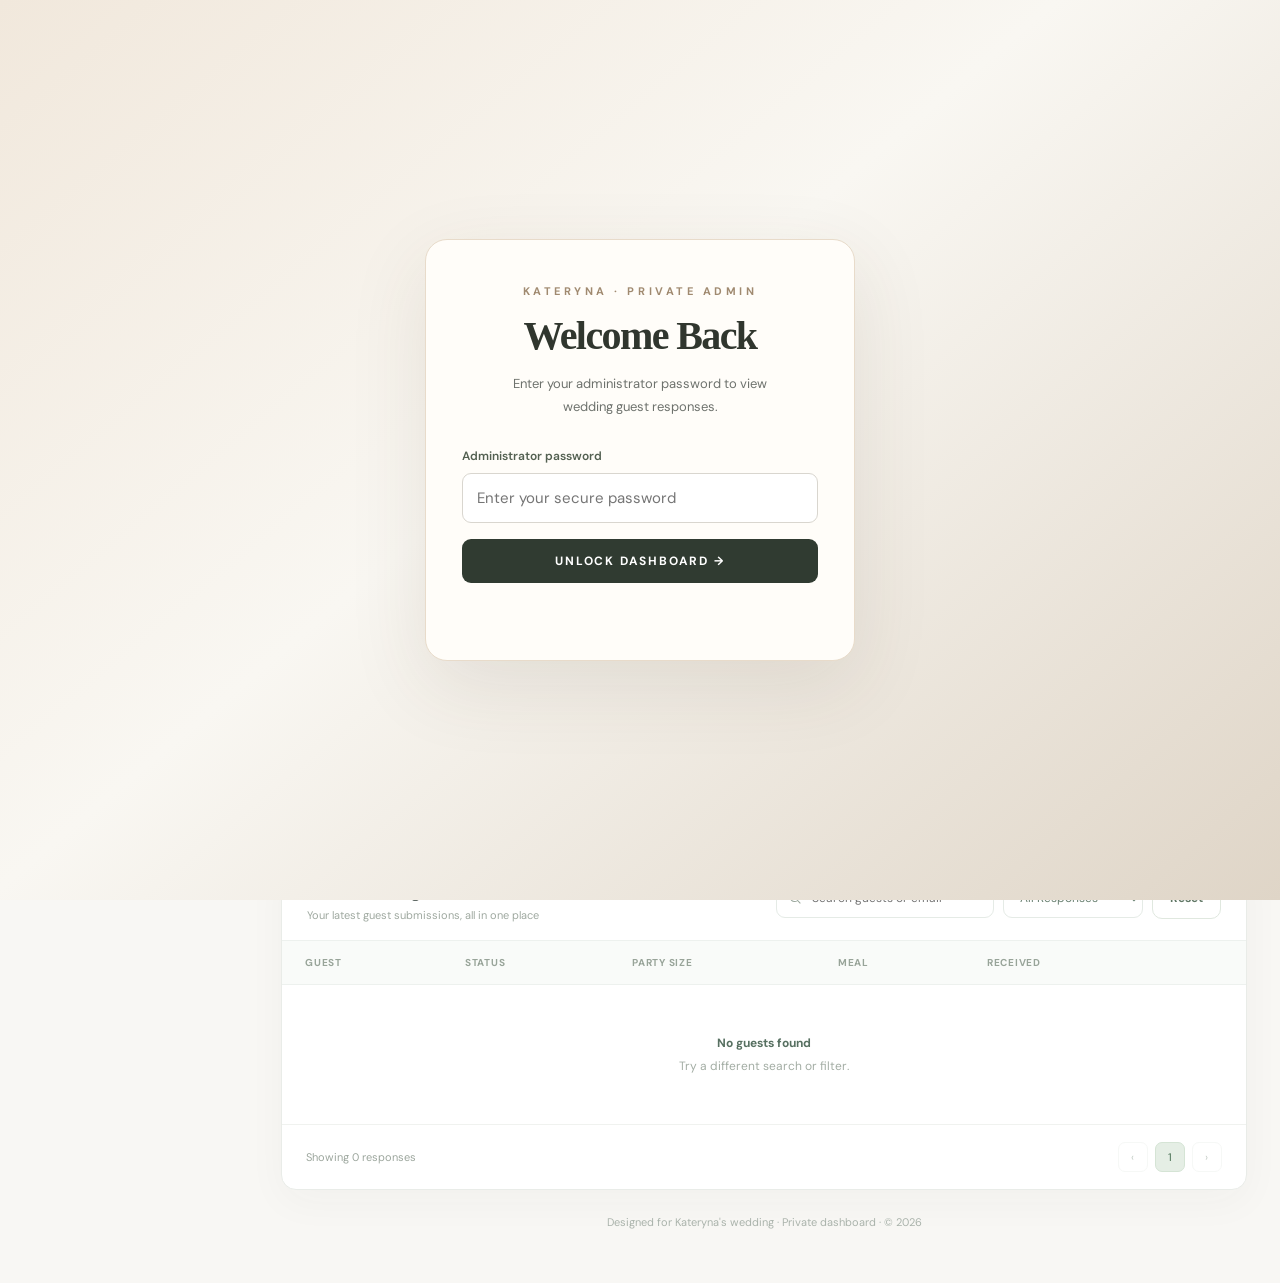
==== admin/index.html @ 9a0fcc41 "Add live RSVP admin dashboard with login and 30-second refresh" ====
<!doctype html>
<html lang="en">
<head>
<meta charset="UTF-8"><meta name="viewport" content="width=device-width, initial-scale=1.0"><meta name="theme-color" content="#f8f5f0">
<title>Wedding RSVP — Admin Studio</title>
<link rel="preconnect" href="https://fonts.googleapis.com"><link rel="preconnect" href="https://fonts.gstatic.com" crossorigin>
<link href="https://fonts.googleapis.com/css2?family=DM+Sans:wght@400;500;600;700&family=Playfair+Display:wght@400;500;600;700&display=swap" rel="stylesheet">
<style>
:root{--bg:#f8f7f4;--card:#fff;--ink:#26342f;--muted:#8c938e;--line:#e9ece8;--green:#496c5a;--pale:#edf4ee;--blush:#fff3ef;--rose:#b97870;--gold:#ae976f;--sidebar:#f1f4ef;--shadow:0 12px 40px rgba(46,65,52,.035)}
*{box-sizing:border-box}body{margin:0;font:14px 'DM Sans',Arial,sans-serif;background:var(--bg);color:var(--ink)}button,input,select{font:inherit}button{cursor:pointer}a{color:inherit;text-decoration:none}button:focus-visible,input:focus-visible,select:focus-visible,a:focus-visible{outline:3px solid #94b49a;outline-offset:2px}h1,h2,h3,p{margin:0}.app{display:grid;grid-template-columns:248px minmax(0,1fr);min-height:100vh}.sidebar{background:#f1f3ee;border-right:1px solid #e0e6df;padding:31px 20px;position:sticky;top:0;height:100vh;display:flex;flex-direction:column;z-index:10}.brand{display:flex;align-items:center;gap:12px;padding:4px 9px 39px}.brand-symbol{height:41px;width:41px;border:1px solid #a6b3a8;border-radius:12px;display:grid;place-items:center;background:#e4ece3;color:var(--green);font:30px 'Playfair Display',serif}.brand-symbol i{font:italic 16px Georgia,serif;color:var(--gold)}.brand b{font-family:'Playfair Display',Georgia,serif;font-size:19px;letter-spacing:-.7px;font-weight:500}.brand small{display:block;font-size:10px;letter-spacing:2.2px;color:#9caaa0;margin-top:2px}.nav-label{padding:0 16px 11px;font-size:10px;letter-spacing:2px;color:#9da9a0;font-weight:700}.nav{display:grid;gap:6px}.nav button{border:0;background:transparent;color:#748379;padding:14px 16px;text-align:left;display:flex;align-items:center;gap:12px;border-radius:11px;font-weight:600;font-size:13px}.nav button:hover{background:#e7ece6}.nav button.active{background:#dfe9df;color:#3e634f}.nav svg{height:18px;width:18px;stroke-width:1.9}.sidebar-foot{margin-top:auto;border-top:1px solid #dce4db;padding:21px 8px 0}.sidebar-foot .foot-title{font-size:12px;font-weight:700}.sidebar-foot p{color:#98a398;font-size:11px;line-height:1.6;margin-top:7px}.sidebar-foot a{display:inline-block;color:var(--green);font-weight:700;font-size:12px;margin-top:16px}.main{min-width:0;padding:35px max(3.2%,26px) 54px;max-width:1670px;width:100%;margin:0 auto}.topbar{display:flex;align-items:center;justify-content:space-between;gap:20px;margin-bottom:38px}.breadcrumbs{display:flex;align-items:center;gap:11px;color:#88958b;font-size:12px}.breadcrumbs b{font-weight:600;color:#516b5b}.top-actions{display:flex;align-items:center;gap:12px}.demo-pill{display:inline-flex;align-items:center;gap:7px;border:1px solid #edd6b7;color:#967647;background:#fff8eb;font-size:11px;padding:8px 12px;border-radius:999px;white-space:nowrap}.demo-pill:before{content:'';height:6px;width:6px;border-radius:100%;background:#cfab69}.avatar{width:37px;height:37px;display:grid;place-items:center;background:#dfe9de;border-radius:50%;color:#4e725c;font-weight:700;font-size:13px;border:3px solid white;box-shadow:0 2px 8px #00000008}.page-head{display:flex;justify-content:space-between;align-items:end;gap:24px;margin-bottom:28px}.eyebrow{font-size:10px;font-weight:700;letter-spacing:3px;color:#b19e78;margin-bottom:8px}.page-head h1{font:500 clamp(32px,3.2vw,46px)/1.17 'Playfair Display',Georgia,serif;letter-spacing:-1.1px}.page-head p{color:#8c958e;font-size:13px;margin-top:11px}.button{display:inline-flex;gap:10px;align-items:center;justify-content:center;border-radius:10px;padding:12px 17px;background:#496c5a;color:#fff;border:1px solid #496c5a;font-size:12px;font-weight:700;transition:transform .15s,background .15s}.button:hover{background:#345740;transform:translateY(-1px)}.button svg{height:16px;width:16px}.button.secondary{background:white;border-color:#e0e8df;color:#607765}.button.secondary:hover{background:#f6faf6}.stats{display:grid;grid-template-columns:repeat(4,minmax(0,1fr));gap:17px;margin-bottom:23px}.stat{background:var(--card);border:1px solid var(--line);border-radius:15px;padding:24px 23px;box-shadow:var(--shadow);min-width:0}.stat-top{display:flex;justify-content:space-between;align-items:center;gap:8px}.stat-label{color:#7b8980;font-size:12px;font-weight:600}.stat-icon{width:38px;height:38px;display:grid;place-items:center;border-radius:11px;background:#edf4ef;color:#58785f}.stat-icon.rose{background:#fff0eb;color:#bf8b7d}.stat-icon.gold{background:#faf4e6;color:#a78d56}.stat-icon svg{width:19px;height:19px;stroke-width:1.8}.stat-value{font-size:34px;font-weight:600;line-height:1.2;letter-spacing:-1.2px;margin-top:13px}.stat-caption{font-size:11px;color:#a3aca5;margin-top:7px}.analytics{display:grid;grid-template-columns:1.48fr 1fr;gap:18px;margin-bottom:24px}.card{background:white;border:1px solid var(--line);border-radius:15px;box-shadow:var(--shadow)}.card-pad{padding:24px 26px}.card-head{display:flex;align-items:start;justify-content:space-between;gap:12px}.card-head h2{font:500 20px 'Playfair Display',Georgia,serif}.card-head p{font-size:11px;color:#a0aaa2;margin-top:6px}.chip{border:1px solid #ebefeb;border-radius:7px;padding:8px 11px;color:#718177;font-size:11px;font-weight:600;background:white}.bar-chart{height:180px;display:grid;grid-template-columns:repeat(7,1fr);align-items:end;gap:22px;margin:28px 12px 6px;padding-bottom:24px;border-bottom:1px solid #eff1ee}.bar-col{height:100%;display:flex;align-items:center;justify-content:end;flex-direction:column;position:relative;gap:6px}.bar-col:after{content:attr(data-label);position:absolute;bottom:-28px;color:#a0aaa2;font-size:10px}.bar-track{height:100%;width:100%;max-width:44px;display:flex;align-items:end;gap:5px}.bar{min-width:0;flex:1;border-radius:6px 6px 2px 2px;background:#bad0bc;transition:height .4s}.bar.decline{background:#f0d2c7}.chart-legend{display:flex;justify-content:center;gap:20px;margin-top:34px;color:#8a968c;font-size:11px}.chart-legend span:before{content:'';width:8px;height:8px;border-radius:3px;display:inline-block;margin-right:7px;background:#bad0bc}.chart-legend span:last-child:before{background:#f0d2c7}.split-content{display:flex;align-items:center;justify-content:space-around;gap:28px;margin:29px 0 8px}.donut{width:158px;height:158px;border-radius:50%;background:conic-gradient(#709a79 0 var(--percent),#efd4cb var(--percent) 100%);position:relative;display:grid;place-items:center;flex-shrink:0}.donut:before{content:'';position:absolute;inset:22px;border-radius:50%;background:white}.donut .donut-content{z-index:1;text-align:center}.donut strong{font-size:30px;letter-spacing:-1px}.donut small{display:block;color:#9ba89b;font-size:10px;margin-top:4px}.split-legend{display:grid;gap:23px;min-width:115px}.split-legend .legend-line{display:flex;align-items:center;gap:8px;font-size:11px;color:#849185}.legend-line i{width:10px;height:10px;background:#709a79;border-radius:3px}.legend-line.decline i{background:#efd4cb}.split-legend b{display:block;font-size:23px;margin:4px 0 0 18px}.table-head{display:flex;justify-content:space-between;align-items:center;gap:15px;flex-wrap:wrap;padding:24px 25px 18px}.table-head h2{font:500 21px 'Playfair Display',Georgia,serif}.table-head p{color:#9fa9a0;font-size:11px;margin-top:6px}.tools{display:flex;align-items:center;gap:9px;flex-wrap:wrap}.search{display:flex;align-items:center;gap:8px;padding:10px 11px;border:1px solid #e5ebe6;border-radius:9px;min-width:218px;background:#fff}.search svg{height:16px;width:16px;color:#99a69b}.search input{width:100%;border:0;outline:0;color:#42584a;min-width:0;font-size:12px}.filter{border:1px solid #e5ebe6;border-radius:9px;background:white;color:#698071;font-size:12px;padding:10px 28px 10px 12px}.table-wrap{overflow-x:auto}table{border-collapse:collapse;width:100%;text-align:left;white-space:nowrap}th{background:#f9fbf9;color:#98a499;font-size:10px;letter-spacing:.75px;text-transform:uppercase;font-weight:700;padding:15px 23px;border-block:1px solid #edf1ee}td{padding:16px 23px;border-bottom:1px solid #f0f2ef;font-size:12px;color:#708073}tbody tr{transition:background .15s;cursor:pointer}tbody tr:hover{background:#fbfcfa}tbody tr:last-child td{border-bottom:0}.guest-cell{display:flex;align-items:center;gap:11px}.initials{height:35px;width:35px;display:grid;place-items:center;border-radius:50%;background:#ebf1e8;color:#6b8b70;font-size:11px;font-weight:700}.initials.alt{background:#f7eee8;color:#b08d70}.guest-cell strong{font-size:12px;display:block;color:#3f5147}.guest-cell small{font-size:11px;color:#a0aba1;display:block;margin-top:3px}.status{display:inline-flex;gap:6px;align-items:center;font-size:11px;font-weight:700;padding:7px 10px;border-radius:7px;background:#ebf6ee;color:#4c8a64}.status.decline{background:#fff0ec;color:#b77a6e}.status:before{content:'';height:5px;width:5px;border-radius:50%;background:currentColor}.pagination{padding:17px 24px;display:flex;align-items:center;justify-content:space-between;border-top:1px solid #f0f2ef;color:#9ca69d;font-size:11px}.pages{display:flex;gap:7px}.pages button{border:1px solid #e9eee9;background:#fff;color:#6d8472;border-radius:7px;height:30px;min-width:30px}.pages button.active{background:#e5eee5;color:#456d51;border-color:#d5e4d5}.pages button:disabled{opacity:.4;cursor:default}.footer-note{font-size:11px;color:#aab3ab;text-align:center;margin-top:25px}.hidden{display:none!important}.empty{padding:50px;text-align:center;color:#a3ada4}.empty b{display:block;color:#577061;margin-bottom:7px}.setting-grid{display:grid;grid-template-columns:1fr 1fr;gap:18px}.setting-card{padding:28px}.setting-card h3{font:500 22px 'Playfair Display',Georgia,serif;margin-bottom:10px}.setting-card p{color:#819084;font-size:13px;line-height:1.8}.setting-card code{display:block;margin-top:18px;background:#f5f8f5;padding:13px 14px;color:#57735e;white-space:normal;border-radius:9px;font-size:12px}.steps{padding-left:19px;margin:13px 0 0;color:#819084;font-size:13px;line-height:2}.steps strong{color:#4d6654}dialog{border:1px solid #e7ede6;border-radius:17px;padding:0;max-width:min(95vw,470px);width:100%;box-shadow:0 30px 120px #1b342b33}dialog::backdrop{background:#1a29228a;backdrop-filter:blur(4px)}.modal-pad{padding:29px}.modal-close{border:0;background:#f2f5f1;border-radius:50%;height:33px;width:33px;display:grid;place-items:center;color:#597360;float:right}.modal-pad h2{font:500 29px 'Playfair Display',serif;margin:8px 0 6px}.detail-list{display:grid;gap:18px;margin-top:26px}.detail-row{display:flex;justify-content:space-between;gap:20px;border-bottom:1px solid #edf1ed;padding-bottom:11px}.detail-row span{color:#a0aaa1;font-size:12px}.detail-row b{color:#50685a;font-weight:600;font-size:12px;text-align:right;overflow-wrap:anywhere}.demo-banner{margin:-15px 0 23px;border:1px solid #eadfc7;border-radius:11px;background:#fff9ed;color:#978462;padding:11px 15px;font-size:12px;line-height:1.6}.menu-toggle{display:none;border:1px solid #e1e8e0;border-radius:9px;background:white;padding:8px;color:var(--green)}
@media(max-width:1160px){.stats{grid-template-columns:repeat(2,minmax(0,1fr))}.analytics{grid-template-columns:1fr}.sidebar{width:228px}.app{grid-template-columns:228px minmax(0,1fr)}}
@media(max-width:800px){.app{display:block}.sidebar{position:fixed;left:0;top:0;bottom:0;transform:translateX(-105%);transition:transform .25s;width:250px;box-shadow:20px 0 60px #15241a19}.sidebar.open{transform:translateX(0)}.main{padding:20px 17px 35px}.topbar{margin-bottom:27px}.menu-toggle{display:inline-grid;place-items:center}.breadcrumbs{margin-right:auto}.page-head{align-items:start}.page-head h1{font-size:34px}.setting-grid{grid-template-columns:1fr}.table-head{padding:21px 17px}.tools{width:100%}.search{flex:1}.stat{padding:18px}.card-pad{padding:19px}.bar-chart{gap:12px}.demo-pill{font-size:10px}.sidebackdrop{position:fixed;inset:0;background:#243a2b66;z-index:9;display:none}.sidebackdrop.open{display:block}}
@media(max-width:540px){.top-actions .avatar{display:none}.stats{gap:10px}.stat-label{font-size:10px}.stat-value{font-size:28px}.stat-icon{height:32px;width:32px}.page-head{display:block}.page-head .button{margin-top:18px}.split-content{gap:8px}.donut{height:135px;width:135px}.donut:before{inset:21px}.split-legend{gap:13px}.split-legend b{font-size:19px}.card-pad{padding:19px 15px}.bar-chart{margin-inline:0}.tools .button{flex:1}.pagination{padding:16px}}
</style>
</head>
<body>
<div class="sidebackdrop" id="backdrop"></div>
<div class="app"><aside class="sidebar" id="sidebar"><a class="brand" href="#overview"><span class="brand-symbol">K<i>&</i></span><span><b>The Wedding</b><small>RSVP STUDIO</small></span></a><div class="nav-label">WORKSPACE</div><nav class="nav" aria-label="Dashboard navigation">
<button type="button" class="active" data-page="overview"><svg viewBox="0 0 24 24" fill="none" stroke="currentColor" stroke-width="2"><rect x="3" y="3" width="7" height="7" rx="1"/><rect x="14" y="3" width="7" height="7" rx="1"/><rect x="3" y="14" width="7" height="7" rx="1"/><rect x="14" y="14" width="7" height="7" rx="1"/></svg> Overview</button>
<button type="button" data-page="guests"><svg viewBox="0 0 24 24" fill="none" stroke="currentColor"><path d="M16 21v-2a4 4 0 0 0-4-4H6a4 4 0 0 0-4 4v2"/><circle cx="9" cy="7" r="4"/><path d="M22 21v-2a4 4 0 0 0-3-3.87M16 3.13a4 4 0 0 1 0 7.75"/></svg> Guest List</button>
<button type="button" data-page="settings"><svg viewBox="0 0 24 24" fill="none" stroke="currentColor"><path d="M12 15.5a3.5 3.5 0 1 0 0-7 3.5 3.5 0 0 0 0 7z"/><path d="M19.4 15a1.7 1.7 0 0 0 .34 1.9l.07.07-2.82 2.82-.07-.07A1.7 1.7 0 0 0 15 19.4a1.7 1.7 0 0 0-1.25 1.64V21h-4v-.1A1.7 1.7 0 0 0 8.5 19.4a1.7 1.7 0 0 0-1.9.34l-.07.07-2.82-2.82.07-.07A1.7 1.7 0 0 0 4.1 15a1.7 1.7 0 0 0-1.64-1.25H2v-4h.1A1.7 1.7 0 0 0 4.1 8.5a1.7 1.7 0 0 0-.34-1.9l-.07-.07 2.82-2.82.07.07A1.7 1.7 0 0 0 8.5 4.1a1.7 1.7 0 0 0 1.25-1.64V2h4v.1A1.7 1.7 0 0 0 15 4.1a1.7 1.7 0 0 0 1.9-.34l.07-.07 2.82 2.82-.07.07A1.7 1.7 0 0 0 19.4 8.5a1.7 1.7 0 0 0 1.64 1.25H21v4h-.1A1.7 1.7 0 0 0 19.4 15z"/></svg> Settings & Setup</button>
</nav><div class="sidebar-foot"><div class="foot-title">Kateryna's Wedding</div><p>Celebrate every yes, and keep your guest details beautifully organized.</p><a href="https://wedding-invitation-hazel-eight-16.vercel.app/" target="_blank" rel="noopener noreferrer">View wedding website ↗</a></div></aside>
<main class="main"><header class="topbar"><button class="menu-toggle" id="menuToggle" aria-label="Open menu">☰</button><div class="breadcrumbs">Wedding Studio <span>/</span> <b id="breadcrumb">Overview</b></div><div class="top-actions"><span class="demo-pill" id="liveStatus">SECURE DASHBOARD · CONNECTING</span><button id="adminLogout" class="button secondary" type="button">Log out</button><span class="avatar">KA</span></div></header>
<div class="demo-banner" id="dashboardNotice" role="status">Sign in to load real RSVP responses securely.</div>
<section id="overviewPage"><div class="page-head"><div><div class="eyebrow">WEDDING OVERVIEW</div><h1>Your celebration, at a glance <span style="color:#bba98b">✦</span></h1><p>A beautifully simple way to keep track of every guest response.</p></div><button class="button" id="exportOverview">⇩ &nbsp; Export Guest List</button></div>
<div class="stats" id="stats"></div>
<div class="analytics"><section class="card card-pad"><div class="card-head"><div><h2>RSVP Activity</h2><p>Responses over the last seven days</p></div><span class="chip">Last 7 days</span></div><div class="bar-chart" id="barChart"></div><div class="chart-legend"><span>Attending</span><span>Declined</span></div></section><section class="card card-pad"><div class="card-head"><div><h2>Attendance Overview</h2><p>Guest decisions so far (demo)</p></div><span class="chip">Responses</span></div><div class="split-content"><div class="donut" id="donut" style="--percent:70%"><div class="donut-content"><strong id="donutPercent">70%</strong><small>attending</small></div></div><div class="split-legend"><div><span class="legend-line"><i></i> Attending</span><b id="attendingLegend">0</b></div><div><span class="legend-line decline"><i></i> Declined</span><b id="declinedLegend">0</b></div></div></div></section></div>
</section>
<section id="guestsPage" class="hidden"><div class="page-head"><div><div class="eyebrow">GUEST MANAGEMENT</div><h1>Guest list <span style="color:#bba98b">✦</span></h1><p>Browse the responses and export a clean guest register.</p></div><button class="button" id="exportGuests">⇩ &nbsp; Export Guest List</button></div></section>
<section class="card" id="guestsTableSection"><div class="table-head"><div><h2 id="tableTitle">Recent Responses</h2><p id="tableSubtitle">Your latest guest submissions, all in one place</p></div><div class="tools"><label class="search"><svg viewBox="0 0 24 24" fill="none" stroke="currentColor" stroke-width="1.7"><circle cx="11" cy="11" r="7"/><path d="m16 16 5 5"/></svg><input type="search" id="guestSearch" placeholder="Search guests or email" aria-label="Search guests"></label><select class="filter" id="guestFilter" aria-label="Filter RSVP responses"><option value="all">All Responses</option><option value="yes">Attending</option><option value="no">Declined</option></select><button class="button secondary" id="resetFilters">Reset</button></div></div><div class="table-wrap"><table><thead><tr><th>Guest</th><th>Status</th><th>Party Size</th><th>Meal</th><th>Received</th><th></th></tr></thead><tbody id="guestRows"></tbody></table></div><div class="pagination"><span id="pageInfo"></span><div class="pages"><button id="prevPage" aria-label="Previous page">‹</button><button id="pageNumber" class="active">1</button><button id="nextPage" aria-label="Next page">›</button></div></div></section>
<section id="settingsPage" class="hidden"><div class="page-head"><div><div class="eyebrow">SYSTEM SETTINGS</div><h1>Connection & security</h1><p>Google Sheets is connected through a private server API. The dashboard refreshes automatically every 30 seconds.</p></div></div><div class="setting-grid"><section class="card setting-card"><h3>Google Sheets connection</h3><p>RSVP submissions will arrive from the website through the server-side Vercel API and be saved in the private wedding Google Sheet. The dashboard will load those records using an authenticated admin API.</p><code>Website → /api/rsvp → Google Apps Script → Google Sheets</code></section><section class="card setting-card"><h3>Private admin access</h3><p>This dashboard requires an administrator password, and each data request is checked on the server. Never share the password publicly.</p><code>Private URL: /admin/</code></section><section class="card setting-card"><h3>What happens next?</h3><ol class="steps"><li><strong>Approve this dashboard</strong> and its fields</li><li><strong>Configure Google Sheet</strong> and deploy Apps Script</li><li><strong>Add secure admin authentication</strong> and read-only guest API</li><li><strong>Deploy to Vercel</strong> and test live RSVP end to end</li></ol></section><section class="card setting-card"><h3>Data privacy</h3><p>The guest list contains names, email addresses, meal choices and special requests. It must not be exposed publicly. We will keep credentials and service secrets in Vercel environment variables, not in website JavaScript.</p></section></div></section>
<p class="footer-note">Designed for Kateryna's wedding · Private dashboard · © 2026</p></main></div>
<dialog id="guestDialog"><div class="modal-pad"><button class="modal-close" id="closeDialog" aria-label="Close guest details">✕</button><div class="eyebrow">GUEST DETAILS</div><h2 id="modalName"></h2><p id="modalEmail" style="font-size:13px;color:#96a59a"></p><div class="detail-list" id="modalDetails"></div></div></dialog>

<style>
#adminGate{position:fixed;inset:0;z-index:9999;background:linear-gradient(140deg,#f1e8dc,#f9f7f2 45%,#dfd5c7);display:flex;align-items:center;justify-content:center;padding:24px}
#adminGate[hidden]{display:none!important}
.admin-gate-card{width:min(100%,430px);background:#fffdf9;padding:44px 36px;border:1px solid #e8dbca;border-radius:22px;box-shadow:0 24px 80px #4837281b;text-align:center}
.admin-gate-kicker{font-size:11px;letter-spacing:.32em;color:#a08a70;font-weight:700;margin-bottom:14px}
.admin-gate-title{font-family:Georgia,serif;font-size:40px;letter-spacing:-.04em;color:#30362e;margin:0 0 14px}
.admin-gate-sub{color:#6e726d;font-size:13px;margin:0 auto 30px;max-width:300px;line-height:1.7}
#adminLogin label{display:block;text-align:left;color:#536051;font-size:12px;font-weight:600;margin-bottom:9px}
#adminPassword{height:50px;border:1px solid #d9d6cf;background:#fff;border-radius:9px;width:100%;padding:0 14px;font-size:15px}
#loginSubmit{background:#303b31;border:0;width:100%;color:white;padding:14px;margin-top:16px;border-radius:9px;font-size:12px;letter-spacing:.15em;font-weight:700;cursor:pointer}
#loginError{font-size:12px;margin-top:13px;min-height:20px;color:#ad4040}
#adminLogout{white-space:nowrap;font-size:11px;padding:9px 14px}
@media(max-width:600px){.admin-gate-card{padding:34px 22px}.admin-gate-title{font-size:34px}#adminLogout{padding:8px}}
</style>
<div id="adminGate" role="dialog" aria-modal="true" aria-label="Admin login">
  <div class="admin-gate-card">
    <div class="admin-gate-kicker">KATERYNA · PRIVATE ADMIN</div>
    <h1 class="admin-gate-title">Welcome Back</h1>
    <p class="admin-gate-sub">Enter your administrator password to view wedding guest responses.</p>
    <form id="adminLogin">
      <label for="adminPassword">Administrator password</label>
      <input type="password" id="adminPassword" autocomplete="current-password" required minlength="16" placeholder="Enter your secure password">
      <button id="loginSubmit" type="submit">UNLOCK DASHBOARD →</button>
      <p id="loginError" role="alert"></p>
    </form>
  </div>
</div>
<script>
'use strict';
// Guest records are fetched only after server-side authentication.
const days=['Sun','Mon','Tue','Wed','Thu','Fri','Sat'];
let guests=[];
let lastUpdated=null;
let refreshTimer=null;
const $=id=>document.getElementById(id);
let page='overview',currentPage=1,search='',filter='all';const perPage=7;
const icon=(type)=>({total:'<svg viewBox="0 0 24 24" fill="none" stroke="currentColor"><rect x="3" y="4" width="18" height="16" rx="2"/><path d="M7 9h10M7 13h10M7 17h6"/></svg>',attend:'<svg viewBox="0 0 24 24" fill="none" stroke="currentColor"><path d="m4 12 5 5L20 6"/></svg>',decline:'<svg viewBox="0 0 24 24" fill="none" stroke="currentColor"><circle cx="12" cy="12" r="9"/><path d="M8 8l8 8M16 8l-8 8"/></svg>',people:'<svg viewBox="0 0 24 24" fill="none" stroke="currentColor"><circle cx="9" cy="8" r="3"/><path d="M2 20v-2a5 5 0 0 1 5-5h4a5 5 0 0 1 5 5v2M17 6a3 3 0 0 1 0 6M20 20v-2a5 5 0 0 0-3-4.5"/></svg>'}[type]);
const countAccept=()=>guests.filter(g=>g.attending).length;
const countDecline=()=>guests.length-countAccept();
const people=()=>guests.reduce((sum,g)=>sum+g.guests,0);
function renderStats(){const cards=[['Total Responses',guests.length,'All recorded RSVP forms','total',''],['Joyfully Accepts',countAccept(),'Guests who said yes','attend',''],['Regretfully Declines',countDecline(),'Guests unable to attend','decline','rose'],['Expected Guests',people(),'Including confirmed plus-ones','people','gold']];$('stats').innerHTML=cards.map(([label,num,note,glyph,accent])=>`<div class="stat"><div class="stat-top"><span class="stat-label">${label}</span><div class="stat-icon ${accent}">${icon(glyph)}</div></div><div class="stat-value">${num}</div><div class="stat-caption">${note}</div></div>`).join('');}
function renderChart(){const rows=days.map((day,i)=>({day,yes:guests.filter(g=>g.day===i&&g.attending).length,no:guests.filter(g=>g.day===i&&!g.attending).length}));const max=Math.max(1,...rows.map(r=>r.yes+r.no));$('barChart').innerHTML=rows.map(r=>`<div class="bar-col" data-label="${r.day}"><div class="bar-track"><div class="bar" style="height:${Math.max(r.yes?7:0,r.yes/max*100)}%" title="Attending ${r.yes}"></div><div class="bar decline" style="height:${Math.max(r.no?7:0,r.no/max*100)}%" title="Declined ${r.no}"></div></div></div>`).join('');const percent=guests.length?Math.round(countAccept()/guests.length*100):0;$('donut').style.setProperty('--percent',percent+'%');$('donutPercent').textContent=percent+'%';$('attendingLegend').textContent=countAccept();$('declinedLegend').textContent=countDecline();}
function selected(){return guests.filter(g=>(filter==='all'||(filter==='yes')===g.attending)&&(!search||(g.name+' '+g.email).toLowerCase().includes(search)));}
function renderRows(){const selectedGuests=selected(),pages=Math.max(1,Math.ceil(selectedGuests.length/perPage));currentPage=Math.min(currentPage,pages);const first=(currentPage-1)*perPage;const visible=selectedGuests.slice(first,first+perPage);const tbody=$('guestRows');tbody.replaceChildren();for(const g of visible){const tr=document.createElement('tr');tr.tabIndex=0;tr.setAttribute('aria-label','View details for '+g.name);const init=g.name.split(' ').map(s=>s[0]).join('').toUpperCase();const cells=[{guest:true}, {status:true}, {text:g.guests?g.guests+' '+(g.guests===1?'guest':'guests'):'—'}, {text:g.meal}, {text:g.date}, {text:'›'}];for(const c of cells){const td=document.createElement('td');if(c.guest){const wrap=document.createElement('div');wrap.className='guest-cell';const circle=document.createElement('span');circle.className='initials'+(g.id%2===0?' alt':'');circle.textContent=init;const info=document.createElement('span');const b=document.createElement('strong');b.textContent=g.name;const small=document.createElement('small');small.textContent=g.email;info.append(b,small);wrap.append(circle,info);td.append(wrap);}else if(c.status){const s=document.createElement('span');s.className='status'+(g.attending?'':' decline');s.textContent=g.attending?'Attending':'Declined';td.append(s);}else{td.textContent=c.text;}tr.append(td);}tr.onclick=()=>openDetails(g);tr.onkeydown=e=>{if(e.key==='Enter'||e.key===' '){e.preventDefault();openDetails(g);}};tbody.append(tr);}if(!visible.length){const row=document.createElement('tr'),cell=document.createElement('td');cell.colSpan=6;cell.className='empty';const b=document.createElement('b');b.textContent='No guests found';cell.append(b,document.createTextNode('Try a different search or filter.'));row.append(cell);tbody.append(row);}$('pageInfo').textContent=selectedGuests.length?`Showing ${first+1}–${first+visible.length} of ${selectedGuests.length} responses`:'Showing 0 responses';$('pageNumber').textContent=currentPage;$('prevPage').disabled=currentPage===1;$('nextPage').disabled=currentPage===pages;}
function openDetails(g){$('modalName').textContent=g.name;$('modalEmail').textContent=g.email;const details=[['RSVP status',g.attending?'Joyfully accepts':'Regretfully declines'],['Party size',String(g.guests)],['Plus-one name',g.plusOne||'—'],['Meal preference',g.meal],['Special requests',g.requests||'None'],['Received',g.date]];const holder=$('modalDetails');holder.replaceChildren();for(const [key,val] of details){const row=document.createElement('div');row.className='detail-row';const label=document.createElement('span'),b=document.createElement('b');label.textContent=key;b.textContent=val;row.append(label,b);holder.append(row);}$('guestDialog').showModal();}
function changePage(next){page=next;for(const name of ['overview','guests','settings']){const el=$(name+'Page');el.classList.toggle('hidden',next!==name);}const showTable=next!=='settings';$('guestsTableSection').classList.toggle('hidden',!showTable);$('tableTitle').textContent=next==='guests'?'All Guest Responses':'Recent Responses';$('tableSubtitle').textContent=next==='guests'?'Search, filter, and view guest response details':'Your latest guest submissions, all in one place';$('breadcrumb').textContent=next==='guests'?'Guest List':next==='settings'?'Settings':'Overview';document.querySelectorAll('.nav button').forEach(b=>b.classList.toggle('active',b.dataset.page===next));$('sidebar').classList.remove('open');$('backdrop').classList.remove('open');window.scrollTo({top:0,behavior:'smooth'});}
function downloadCsv(){const columns=['Full Name','Email','Attending','Number of Guests','Plus-One Name','Meal Preference','Special Requests','Received'];const data=selected().map(g=>[g.name,g.email,g.attending?'Accepts':'Declines',g.guests,g.plusOne,g.meal,g.requests,g.date]);const safe=v=>{let s=String(v??'');if(/^[=+\-@]/.test(s))s="'"+s;return '"'+s.replaceAll('"','""')+'"'};const csv='\ufeff'+[columns,...data].map(r=>r.map(safe).join(',')).join('\r\n');const url=URL.createObjectURL(new Blob([csv],{type:'text/csv;charset=utf-8'}));const link=document.createElement('a');link.href=url;link.download='wedding-rsvp-guests.csv';link.click();setTimeout(()=>URL.revokeObjectURL(url),1000);}
renderStats();renderChart();renderRows();document.querySelectorAll('.nav button').forEach(b=>b.onclick=()=>changePage(b.dataset.page));$('guestSearch').oninput=e=>{search=e.target.value.toLowerCase().trim();currentPage=1;renderRows();};$('guestFilter').onchange=e=>{filter=e.target.value;currentPage=1;renderRows();};$('resetFilters').onclick=()=>{search='';filter='all';currentPage=1;$('guestSearch').value='';$('guestFilter').value='all';renderRows();};$('prevPage').onclick=()=>{currentPage--;renderRows();};$('nextPage').onclick=()=>{currentPage++;renderRows();};$('pageNumber').onclick=()=>{};$('exportOverview').onclick=downloadCsv;$('exportGuests').onclick=downloadCsv;$('closeDialog').onclick=()=>$('guestDialog').close();$('menuToggle').onclick=()=>{$('sidebar').classList.toggle('open');$('backdrop').classList.toggle('open');};$('backdrop').onclick=()=>{$('sidebar').classList.remove('open');$('backdrop').classList.remove('open');};

async function loadLiveGuests(){
  try{
    const resp=await fetch('/api/admin-data',{credentials:'same-origin',cache:'no-store'});
    if(resp.status===401){showGate('Session expired. Please sign in again.');return;}
    const result=await resp.json();
    if(!resp.ok||!result.ok)throw Error(result.error||'Unable to read RSVP records');
    guests=(result.guests||[]).map((g,i)=>{
      const date=new Date(g.submittedAt);
      return {id:g.id||i+1,name:String(g.name||''),email:String(g.email||''),attending:g.attending==='Accepts',guests:Number(g.guests)||0,
        meal:String(g.meal||'—'),plusOne:String(g.plusOne||''),requests:String(g.requests||''),
        date:Number.isNaN(date.getTime())?String(g.submittedAt||'—'):date.toLocaleString(undefined,{month:'short',day:'numeric',year:'numeric'}),
        day:Number.isNaN(date.getTime())?-1:date.getDay(),timestamp:Number.isNaN(date.getTime())?0:date.getTime()};
    }).sort((a,b)=>b.timestamp-a.timestamp);
    lastUpdated=new Date();
    $('liveStatus').textContent='LIVE · UPDATED '+lastUpdated.toLocaleTimeString([], {hour:'2-digit',minute:'2-digit'});
    $('dashboardNotice').textContent='Showing live RSVP data from the private Google Sheet. Updates every 30 seconds.';
    renderStats();renderChart();renderRows();
  }catch(err){
    $('liveStatus').textContent='CONNECTION ERROR';
    $('dashboardNotice').textContent='Could not refresh RSVP responses. '+err.message;
  }
}
function showGate(error=''){
  $('adminGate').hidden=false;
  $('loginError').textContent=error;
  guests=[];renderStats();renderChart();renderRows();
  if(refreshTimer){clearInterval(refreshTimer);refreshTimer=null;}
}
function startSession(){
  $('adminGate').hidden=true;
  $('adminPassword').value='';
  $('loginError').textContent='';
  loadLiveGuests();
  if(refreshTimer)clearInterval(refreshTimer);
  refreshTimer=setInterval(()=>{if(!document.hidden)loadLiveGuests();},30000);
}
$('adminLogin').addEventListener('submit',async e=>{
  e.preventDefault();const btn=$('loginSubmit'),err=$('loginError');
  btn.disabled=true;btn.textContent='VERIFYING...';err.textContent='';
  try{
    const response=await fetch('/api/admin-login',{method:'POST',credentials:'same-origin',headers:{'Content-Type':'application/json'},body:JSON.stringify({password:$('adminPassword').value})});
    const data=await response.json();
    if(!response.ok||!data.ok)throw Error(data.error||'Login unsuccessful');
    startSession();
  }catch(error){err.textContent=error.message;}
  finally{btn.disabled=false;btn.textContent='UNLOCK DASHBOARD →';}
});
$('adminLogout').addEventListener('click',async()=>{
  try{await fetch('/api/admin-logout',{method:'POST',credentials:'same-origin'});}finally{showGate('You have signed out.');}
});
// Session check does not expose guest data to unauthenticated visitors.
loadLiveGuests().then(()=>{
  // Only reveal dashboard after a successful authenticated API response.
  if(lastUpdated && $('liveStatus').textContent.startsWith('LIVE')) startSession();
  else $('adminGate').hidden=false;
});
</script>
</body></html>
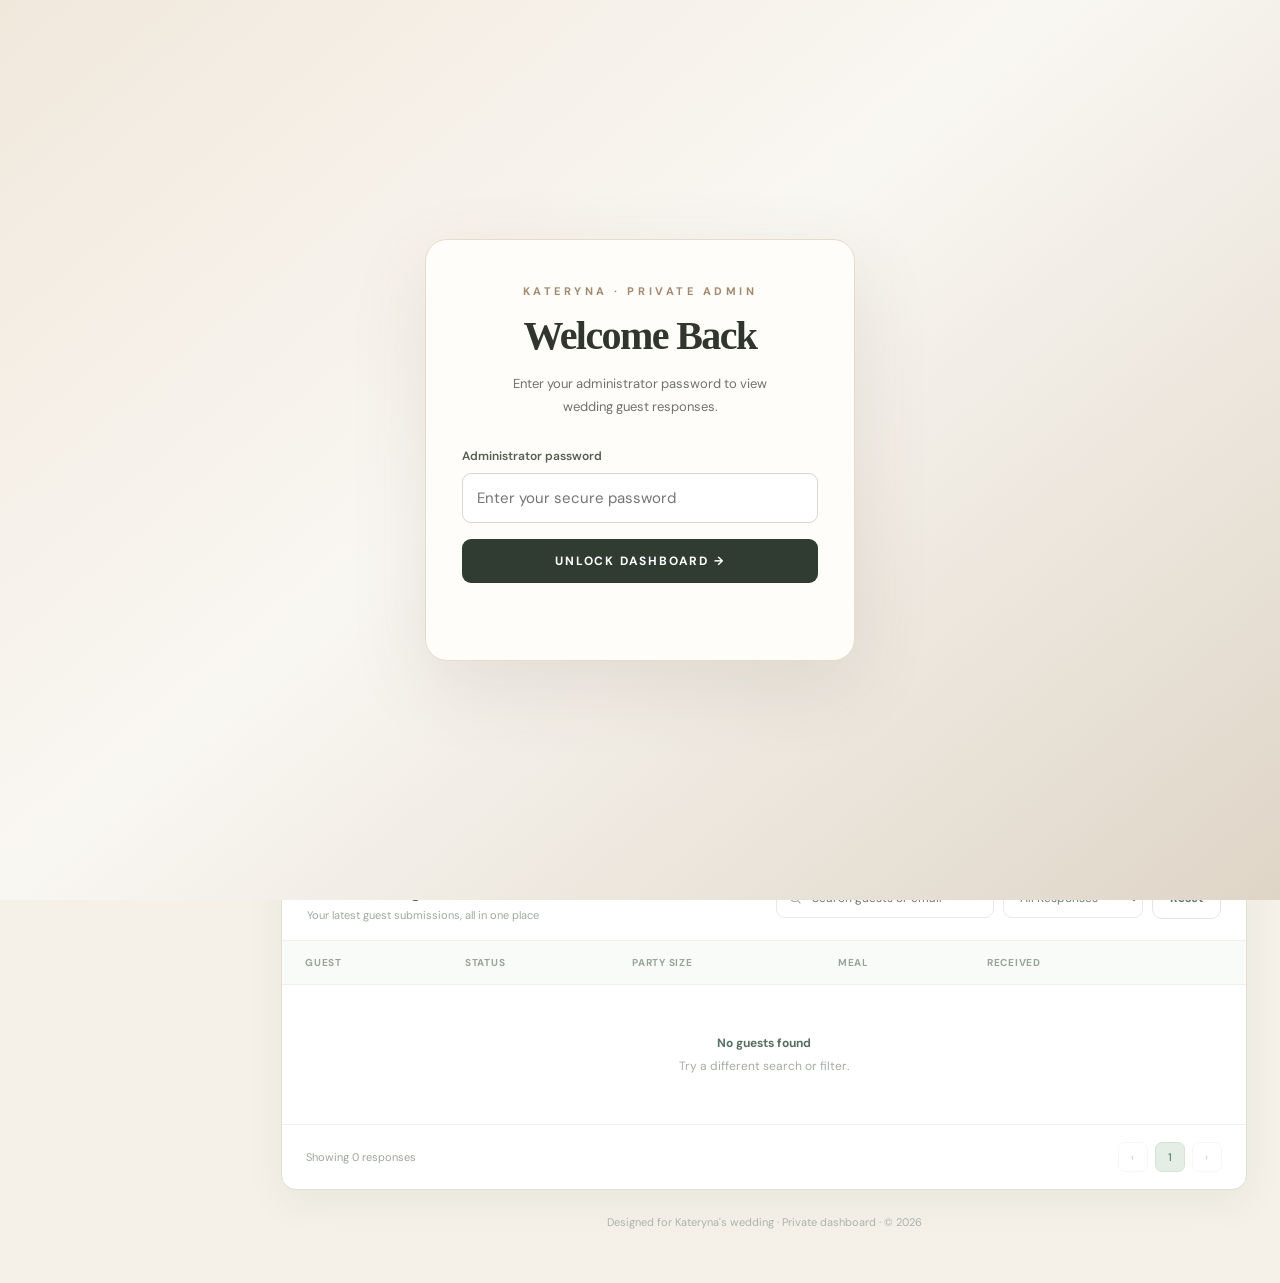
==== commit bf9d01b6: "Add Kateryna and Dalton wedding preview" ====
--- a/admin/index.html
+++ b/admin/index.html
@@ -6,7 +6,7 @@
 <link rel="preconnect" href="https://fonts.googleapis.com"><link rel="preconnect" href="https://fonts.gstatic.com" crossorigin>
 <link href="https://fonts.googleapis.com/css2?family=DM+Sans:wght@400;500;600;700&family=Playfair+Display:wght@400;500;600;700&display=swap" rel="stylesheet">
 <style>
-:root{--bg:#f8f7f4;--card:#fff;--ink:#26342f;--muted:#8c938e;--line:#e9ece8;--green:#496c5a;--pale:#edf4ee;--blush:#fff3ef;--rose:#b97870;--gold:#ae976f;--sidebar:#f1f4ef;--shadow:0 12px 40px rgba(46,65,52,.035)}
+:root{--bg:#f5f1e8;--card:#ffffff;--ink:#172b49;--muted:#65758a;--line:#e5ded2;--green:#294765;--pale:#dbeaf3;--blush:#f5f1e8;--rose:#ad9677;--gold:#c9ad8d;--sidebar:#e9e3d9;--shadow:0 12px 40px rgba(23,43,73,.06)}
 *{box-sizing:border-box}body{margin:0;font:14px 'DM Sans',Arial,sans-serif;background:var(--bg);color:var(--ink)}button,input,select{font:inherit}button{cursor:pointer}a{color:inherit;text-decoration:none}button:focus-visible,input:focus-visible,select:focus-visible,a:focus-visible{outline:3px solid #94b49a;outline-offset:2px}h1,h2,h3,p{margin:0}.app{display:grid;grid-template-columns:248px minmax(0,1fr);min-height:100vh}.sidebar{background:#f1f3ee;border-right:1px solid #e0e6df;padding:31px 20px;position:sticky;top:0;height:100vh;display:flex;flex-direction:column;z-index:10}.brand{display:flex;align-items:center;gap:12px;padding:4px 9px 39px}.brand-symbol{height:41px;width:41px;border:1px solid #a6b3a8;border-radius:12px;display:grid;place-items:center;background:#e4ece3;color:var(--green);font:30px 'Playfair Display',serif}.brand-symbol i{font:italic 16px Georgia,serif;color:var(--gold)}.brand b{font-family:'Playfair Display',Georgia,serif;font-size:19px;letter-spacing:-.7px;font-weight:500}.brand small{display:block;font-size:10px;letter-spacing:2.2px;color:#9caaa0;margin-top:2px}.nav-label{padding:0 16px 11px;font-size:10px;letter-spacing:2px;color:#9da9a0;font-weight:700}.nav{display:grid;gap:6px}.nav button{border:0;background:transparent;color:#748379;padding:14px 16px;text-align:left;display:flex;align-items:center;gap:12px;border-radius:11px;font-weight:600;font-size:13px}.nav button:hover{background:#e7ece6}.nav button.active{background:#dfe9df;color:#3e634f}.nav svg{height:18px;width:18px;stroke-width:1.9}.sidebar-foot{margin-top:auto;border-top:1px solid #dce4db;padding:21px 8px 0}.sidebar-foot .foot-title{font-size:12px;font-weight:700}.sidebar-foot p{color:#98a398;font-size:11px;line-height:1.6;margin-top:7px}.sidebar-foot a{display:inline-block;color:var(--green);font-weight:700;font-size:12px;margin-top:16px}.main{min-width:0;padding:35px max(3.2%,26px) 54px;max-width:1670px;width:100%;margin:0 auto}.topbar{display:flex;align-items:center;justify-content:space-between;gap:20px;margin-bottom:38px}.breadcrumbs{display:flex;align-items:center;gap:11px;color:#88958b;font-size:12px}.breadcrumbs b{font-weight:600;color:#516b5b}.top-actions{display:flex;align-items:center;gap:12px}.demo-pill{display:inline-flex;align-items:center;gap:7px;border:1px solid #edd6b7;color:#967647;background:#fff8eb;font-size:11px;padding:8px 12px;border-radius:999px;white-space:nowrap}.demo-pill:before{content:'';height:6px;width:6px;border-radius:100%;background:#cfab69}.avatar{width:37px;height:37px;display:grid;place-items:center;background:#dfe9de;border-radius:50%;color:#4e725c;font-weight:700;font-size:13px;border:3px solid white;box-shadow:0 2px 8px #00000008}.page-head{display:flex;justify-content:space-between;align-items:end;gap:24px;margin-bottom:28px}.eyebrow{font-size:10px;font-weight:700;letter-spacing:3px;color:#b19e78;margin-bottom:8px}.page-head h1{font:500 clamp(32px,3.2vw,46px)/1.17 'Playfair Display',Georgia,serif;letter-spacing:-1.1px}.page-head p{color:#8c958e;font-size:13px;margin-top:11px}.button{display:inline-flex;gap:10px;align-items:center;justify-content:center;border-radius:10px;padding:12px 17px;background:#496c5a;color:#fff;border:1px solid #496c5a;font-size:12px;font-weight:700;transition:transform .15s,background .15s}.button:hover{background:#345740;transform:translateY(-1px)}.button svg{height:16px;width:16px}.button.secondary{background:white;border-color:#e0e8df;color:#607765}.button.secondary:hover{background:#f6faf6}.stats{display:grid;grid-template-columns:repeat(4,minmax(0,1fr));gap:17px;margin-bottom:23px}.stat{background:var(--card);border:1px solid var(--line);border-radius:15px;padding:24px 23px;box-shadow:var(--shadow);min-width:0}.stat-top{display:flex;justify-content:space-between;align-items:center;gap:8px}.stat-label{color:#7b8980;font-size:12px;font-weight:600}.stat-icon{width:38px;height:38px;display:grid;place-items:center;border-radius:11px;background:#edf4ef;color:#58785f}.stat-icon.rose{background:#fff0eb;color:#bf8b7d}.stat-icon.gold{background:#faf4e6;color:#a78d56}.stat-icon svg{width:19px;height:19px;stroke-width:1.8}.stat-value{font-size:34px;font-weight:600;line-height:1.2;letter-spacing:-1.2px;margin-top:13px}.stat-caption{font-size:11px;color:#a3aca5;margin-top:7px}.analytics{display:grid;grid-template-columns:1.48fr 1fr;gap:18px;margin-bottom:24px}.card{background:white;border:1px solid var(--line);border-radius:15px;box-shadow:var(--shadow)}.card-pad{padding:24px 26px}.card-head{display:flex;align-items:start;justify-content:space-between;gap:12px}.card-head h2{font:500 20px 'Playfair Display',Georgia,serif}.card-head p{font-size:11px;color:#a0aaa2;margin-top:6px}.chip{border:1px solid #ebefeb;border-radius:7px;padding:8px 11px;color:#718177;font-size:11px;font-weight:600;background:white}.bar-chart{height:180px;display:grid;grid-template-columns:repeat(7,1fr);align-items:end;gap:22px;margin:28px 12px 6px;padding-bottom:24px;border-bottom:1px solid #eff1ee}.bar-col{height:100%;display:flex;align-items:center;justify-content:end;flex-direction:column;position:relative;gap:6px}.bar-col:after{content:attr(data-label);position:absolute;bottom:-28px;color:#a0aaa2;font-size:10px}.bar-track{height:100%;width:100%;max-width:44px;display:flex;align-items:end;gap:5px}.bar{min-width:0;flex:1;border-radius:6px 6px 2px 2px;background:#bad0bc;transition:height .4s}.bar.decline{background:#f0d2c7}.chart-legend{display:flex;justify-content:center;gap:20px;margin-top:34px;color:#8a968c;font-size:11px}.chart-legend span:before{content:'';width:8px;height:8px;border-radius:3px;display:inline-block;margin-right:7px;background:#bad0bc}.chart-legend span:last-child:before{background:#f0d2c7}.split-content{display:flex;align-items:center;justify-content:space-around;gap:28px;margin:29px 0 8px}.donut{width:158px;height:158px;border-radius:50%;background:conic-gradient(#709a79 0 var(--percent),#efd4cb var(--percent) 100%);position:relative;display:grid;place-items:center;flex-shrink:0}.donut:before{content:'';position:absolute;inset:22px;border-radius:50%;background:white}.donut .donut-content{z-index:1;text-align:center}.donut strong{font-size:30px;letter-spacing:-1px}.donut small{display:block;color:#9ba89b;font-size:10px;margin-top:4px}.split-legend{display:grid;gap:23px;min-width:115px}.split-legend .legend-line{display:flex;align-items:center;gap:8px;font-size:11px;color:#849185}.legend-line i{width:10px;height:10px;background:#709a79;border-radius:3px}.legend-line.decline i{background:#efd4cb}.split-legend b{display:block;font-size:23px;margin:4px 0 0 18px}.table-head{display:flex;justify-content:space-between;align-items:center;gap:15px;flex-wrap:wrap;padding:24px 25px 18px}.table-head h2{font:500 21px 'Playfair Display',Georgia,serif}.table-head p{color:#9fa9a0;font-size:11px;margin-top:6px}.tools{display:flex;align-items:center;gap:9px;flex-wrap:wrap}.search{display:flex;align-items:center;gap:8px;padding:10px 11px;border:1px solid #e5ebe6;border-radius:9px;min-width:218px;background:#fff}.search svg{height:16px;width:16px;color:#99a69b}.search input{width:100%;border:0;outline:0;color:#42584a;min-width:0;font-size:12px}.filter{border:1px solid #e5ebe6;border-radius:9px;background:white;color:#698071;font-size:12px;padding:10px 28px 10px 12px}.table-wrap{overflow-x:auto}table{border-collapse:collapse;width:100%;text-align:left;white-space:nowrap}th{background:#f9fbf9;color:#98a499;font-size:10px;letter-spacing:.75px;text-transform:uppercase;font-weight:700;padding:15px 23px;border-block:1px solid #edf1ee}td{padding:16px 23px;border-bottom:1px solid #f0f2ef;font-size:12px;color:#708073}tbody tr{transition:background .15s;cursor:pointer}tbody tr:hover{background:#fbfcfa}tbody tr:last-child td{border-bottom:0}.guest-cell{display:flex;align-items:center;gap:11px}.initials{height:35px;width:35px;display:grid;place-items:center;border-radius:50%;background:#ebf1e8;color:#6b8b70;font-size:11px;font-weight:700}.initials.alt{background:#f7eee8;color:#b08d70}.guest-cell strong{font-size:12px;display:block;color:#3f5147}.guest-cell small{font-size:11px;color:#a0aba1;display:block;margin-top:3px}.status{display:inline-flex;gap:6px;align-items:center;font-size:11px;font-weight:700;padding:7px 10px;border-radius:7px;background:#ebf6ee;color:#4c8a64}.status.decline{background:#fff0ec;color:#b77a6e}.status:before{content:'';height:5px;width:5px;border-radius:50%;background:currentColor}.pagination{padding:17px 24px;display:flex;align-items:center;justify-content:space-between;border-top:1px solid #f0f2ef;color:#9ca69d;font-size:11px}.pages{display:flex;gap:7px}.pages button{border:1px solid #e9eee9;background:#fff;color:#6d8472;border-radius:7px;height:30px;min-width:30px}.pages button.active{background:#e5eee5;color:#456d51;border-color:#d5e4d5}.pages button:disabled{opacity:.4;cursor:default}.footer-note{font-size:11px;color:#aab3ab;text-align:center;margin-top:25px}.hidden{display:none!important}.empty{padding:50px;text-align:center;color:#a3ada4}.empty b{display:block;color:#577061;margin-bottom:7px}.setting-grid{display:grid;grid-template-columns:1fr 1fr;gap:18px}.setting-card{padding:28px}.setting-card h3{font:500 22px 'Playfair Display',Georgia,serif;margin-bottom:10px}.setting-card p{color:#819084;font-size:13px;line-height:1.8}.setting-card code{display:block;margin-top:18px;background:#f5f8f5;padding:13px 14px;color:#57735e;white-space:normal;border-radius:9px;font-size:12px}.steps{padding-left:19px;margin:13px 0 0;color:#819084;font-size:13px;line-height:2}.steps strong{color:#4d6654}dialog{border:1px solid #e7ede6;border-radius:17px;padding:0;max-width:min(95vw,470px);width:100%;box-shadow:0 30px 120px #1b342b33}dialog::backdrop{background:#1a29228a;backdrop-filter:blur(4px)}.modal-pad{padding:29px}.modal-close{border:0;background:#f2f5f1;border-radius:50%;height:33px;width:33px;display:grid;place-items:center;color:#597360;float:right}.modal-pad h2{font:500 29px 'Playfair Display',serif;margin:8px 0 6px}.detail-list{display:grid;gap:18px;margin-top:26px}.detail-row{display:flex;justify-content:space-between;gap:20px;border-bottom:1px solid #edf1ed;padding-bottom:11px}.detail-row span{color:#a0aaa1;font-size:12px}.detail-row b{color:#50685a;font-weight:600;font-size:12px;text-align:right;overflow-wrap:anywhere}.demo-banner{margin:-15px 0 23px;border:1px solid #eadfc7;border-radius:11px;background:#fff9ed;color:#978462;padding:11px 15px;font-size:12px;line-height:1.6}.menu-toggle{display:none;border:1px solid #e1e8e0;border-radius:9px;background:white;padding:8px;color:var(--green)}
 @media(max-width:1160px){.stats{grid-template-columns:repeat(2,minmax(0,1fr))}.analytics{grid-template-columns:1fr}.sidebar{width:228px}.app{grid-template-columns:228px minmax(0,1fr)}}
 @media(max-width:800px){.app{display:block}.sidebar{position:fixed;left:0;top:0;bottom:0;transform:translateX(-105%);transition:transform .25s;width:250px;box-shadow:20px 0 60px #15241a19}.sidebar.open{transform:translateX(0)}.main{padding:20px 17px 35px}.topbar{margin-bottom:27px}.menu-toggle{display:inline-grid;place-items:center}.breadcrumbs{margin-right:auto}.page-head{align-items:start}.page-head h1{font-size:34px}.setting-grid{grid-template-columns:1fr}.table-head{padding:21px 17px}.tools{width:100%}.search{flex:1}.stat{padding:18px}.card-pad{padding:19px}.bar-chart{gap:12px}.demo-pill{font-size:10px}.sidebackdrop{position:fixed;inset:0;background:#243a2b66;z-index:9;display:none}.sidebackdrop.open{display:block}}
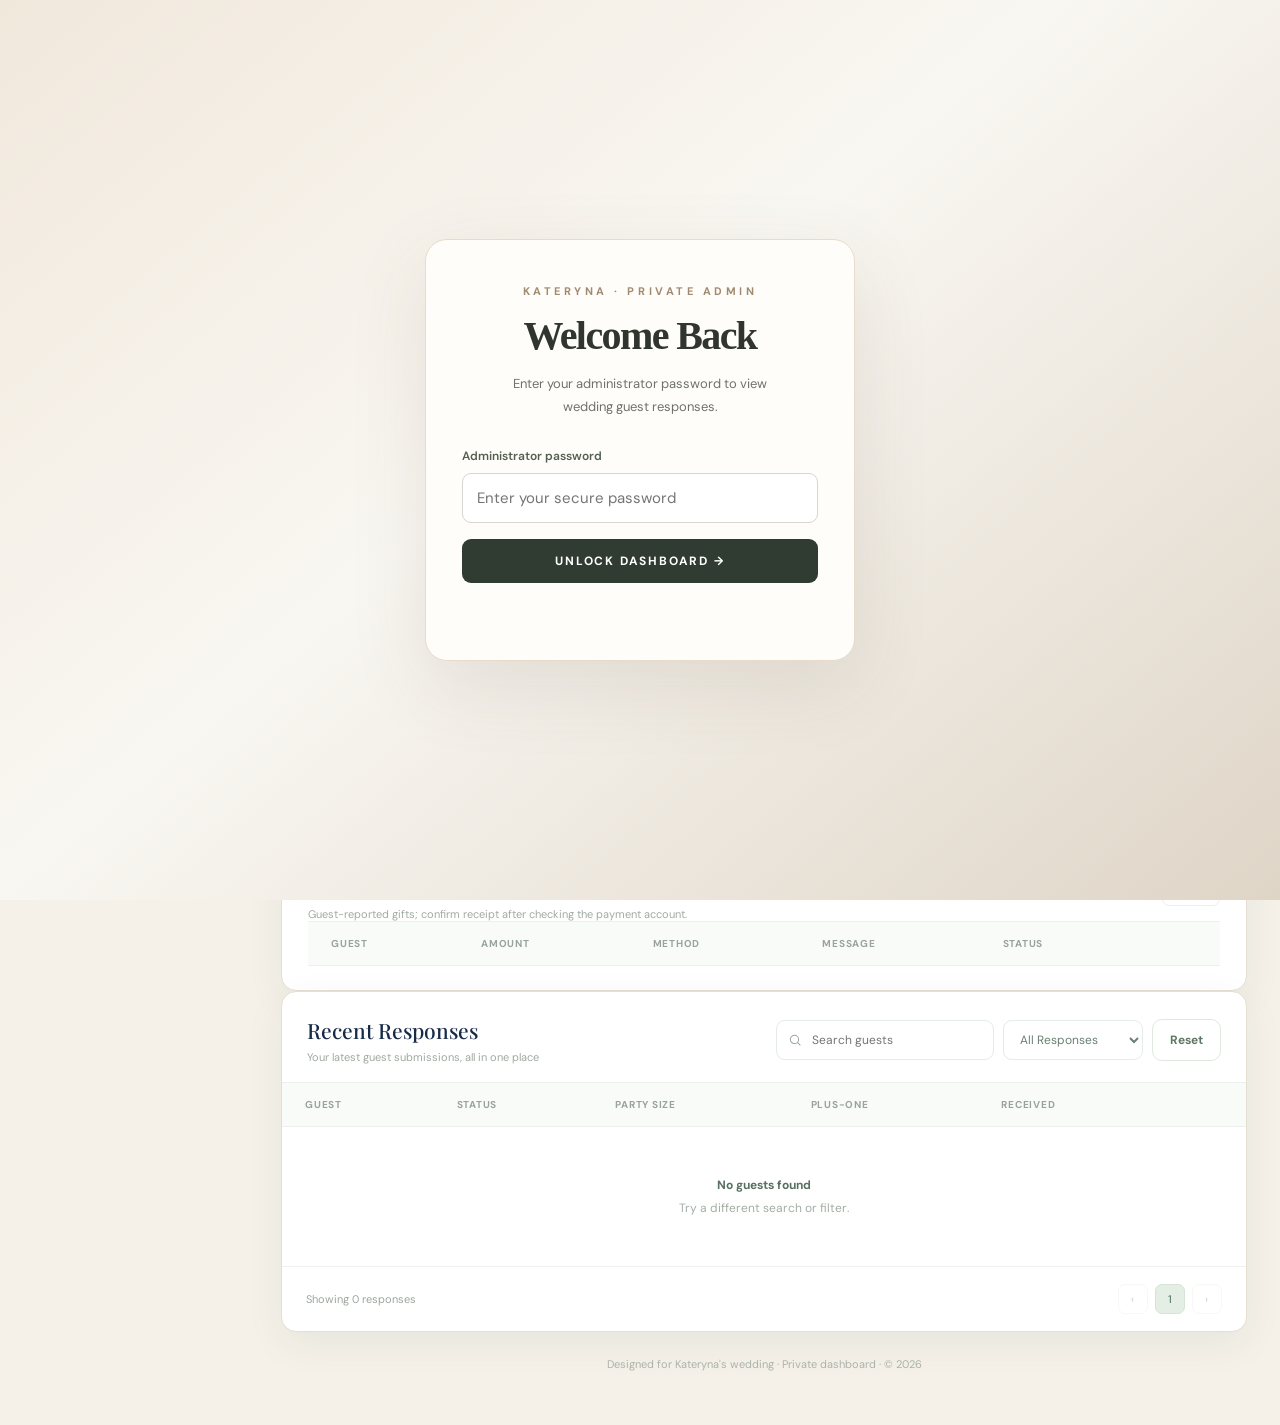
==== commit 6582d893: "Fix RSVP, dashboard, and honeymoon gift handling" ====
--- a/admin/index.html
+++ b/admin/index.html
@@ -24,10 +24,10 @@
 <div class="demo-banner" id="dashboardNotice" role="status">Sign in to load real RSVP responses securely.</div>
 <section id="overviewPage"><div class="page-head"><div><div class="eyebrow">WEDDING OVERVIEW</div><h1>Your celebration, at a glance <span style="color:#bba98b">✦</span></h1><p>A beautifully simple way to keep track of every guest response.</p></div><button class="button" id="exportOverview">⇩ &nbsp; Export Guest List</button></div>
 <div class="stats" id="stats"></div>
-<div class="analytics"><section class="card card-pad"><div class="card-head"><div><h2>RSVP Activity</h2><p>Responses over the last seven days</p></div><span class="chip">Last 7 days</span></div><div class="bar-chart" id="barChart"></div><div class="chart-legend"><span>Attending</span><span>Declined</span></div></section><section class="card card-pad"><div class="card-head"><div><h2>Attendance Overview</h2><p>Guest decisions so far (demo)</p></div><span class="chip">Responses</span></div><div class="split-content"><div class="donut" id="donut" style="--percent:70%"><div class="donut-content"><strong id="donutPercent">70%</strong><small>attending</small></div></div><div class="split-legend"><div><span class="legend-line"><i></i> Attending</span><b id="attendingLegend">0</b></div><div><span class="legend-line decline"><i></i> Declined</span><b id="declinedLegend">0</b></div></div></div></section></div>
+<div class="analytics"><section class="card card-pad"><div class="card-head"><div><h2>RSVP Activity</h2><p>Responses over the last seven days</p></div><span class="chip">Last 7 days</span></div><div class="bar-chart" id="barChart"></div><div class="chart-legend"><span>Attending</span><span>Declined</span></div></section><section class="card card-pad"><div class="card-head"><div><h2>Attendance Overview</h2><p>Guest decisions so far (demo)</p></div><span class="chip">Responses</span></div><div class="split-content"><div class="donut" id="donut" style="--percent:70%"><div class="donut-content"><strong id="donutPercent">70%</strong><small>attending</small></div></div><div class="split-legend"><div><span class="legend-line"><i></i> Attending</span><b id="attendingLegend">0</b></div><div><span class="legend-line decline"><i></i> Declined</span><b id="declinedLegend">0</b></div></div></div></section></div><section class="card card-pad" style="margin-top:22px"><div class="card-head"><div><h2>Honeymoon gifts</h2><p>Guest-reported gifts; confirm receipt after checking the payment account.</p></div><span class="chip" id="giftTotal">$0.00</span></div><div class="table-wrap"><table><thead><tr><th>Guest</th><th>Amount</th><th>Method</th><th>Message</th><th>Status</th><th></th></tr></thead><tbody id="giftRows"></tbody></table></div></section>
 </section>
 <section id="guestsPage" class="hidden"><div class="page-head"><div><div class="eyebrow">GUEST MANAGEMENT</div><h1>Guest list <span style="color:#bba98b">✦</span></h1><p>Browse the responses and export a clean guest register.</p></div><button class="button" id="exportGuests">⇩ &nbsp; Export Guest List</button></div></section>
-<section class="card" id="guestsTableSection"><div class="table-head"><div><h2 id="tableTitle">Recent Responses</h2><p id="tableSubtitle">Your latest guest submissions, all in one place</p></div><div class="tools"><label class="search"><svg viewBox="0 0 24 24" fill="none" stroke="currentColor" stroke-width="1.7"><circle cx="11" cy="11" r="7"/><path d="m16 16 5 5"/></svg><input type="search" id="guestSearch" placeholder="Search guests or email" aria-label="Search guests"></label><select class="filter" id="guestFilter" aria-label="Filter RSVP responses"><option value="all">All Responses</option><option value="yes">Attending</option><option value="no">Declined</option></select><button class="button secondary" id="resetFilters">Reset</button></div></div><div class="table-wrap"><table><thead><tr><th>Guest</th><th>Status</th><th>Party Size</th><th>Meal</th><th>Received</th><th></th></tr></thead><tbody id="guestRows"></tbody></table></div><div class="pagination"><span id="pageInfo"></span><div class="pages"><button id="prevPage" aria-label="Previous page">‹</button><button id="pageNumber" class="active">1</button><button id="nextPage" aria-label="Next page">›</button></div></div></section>
+<section class="card" id="guestsTableSection"><div class="table-head"><div><h2 id="tableTitle">Recent Responses</h2><p id="tableSubtitle">Your latest guest submissions, all in one place</p></div><div class="tools"><label class="search"><svg viewBox="0 0 24 24" fill="none" stroke="currentColor" stroke-width="1.7"><circle cx="11" cy="11" r="7"/><path d="m16 16 5 5"/></svg><input type="search" id="guestSearch" placeholder="Search guests" aria-label="Search guests"></label><select class="filter" id="guestFilter" aria-label="Filter RSVP responses"><option value="all">All Responses</option><option value="yes">Attending</option><option value="no">Declined</option></select><button class="button secondary" id="resetFilters">Reset</button></div></div><div class="table-wrap"><table><thead><tr><th>Guest</th><th>Status</th><th>Party Size</th><th>Plus-One</th><th>Received</th><th></th></tr></thead><tbody id="guestRows"></tbody></table></div><div class="pagination"><span id="pageInfo"></span><div class="pages"><button id="prevPage" aria-label="Previous page">‹</button><button id="pageNumber" class="active">1</button><button id="nextPage" aria-label="Next page">›</button></div></div></section>
 <section id="settingsPage" class="hidden"><div class="page-head"><div><div class="eyebrow">SYSTEM SETTINGS</div><h1>Connection & security</h1><p>Google Sheets is connected through a private server API. The dashboard refreshes automatically every 30 seconds.</p></div></div><div class="setting-grid"><section class="card setting-card"><h3>Google Sheets connection</h3><p>RSVP submissions will arrive from the website through the server-side Vercel API and be saved in the private wedding Google Sheet. The dashboard will load those records using an authenticated admin API.</p><code>Website → /api/rsvp → Google Apps Script → Google Sheets</code></section><section class="card setting-card"><h3>Private admin access</h3><p>This dashboard requires an administrator password, and each data request is checked on the server. Never share the password publicly.</p><code>Private URL: /admin/</code></section><section class="card setting-card"><h3>What happens next?</h3><ol class="steps"><li><strong>Approve this dashboard</strong> and its fields</li><li><strong>Configure Google Sheet</strong> and deploy Apps Script</li><li><strong>Add secure admin authentication</strong> and read-only guest API</li><li><strong>Deploy to Vercel</strong> and test live RSVP end to end</li></ol></section><section class="card setting-card"><h3>Data privacy</h3><p>The guest list contains names, email addresses, meal choices and special requests. It must not be exposed publicly. We will keep credentials and service secrets in Vercel environment variables, not in website JavaScript.</p></section></div></section>
 <p class="footer-note">Designed for Kateryna's wedding · Private dashboard · © 2026</p></main></div>
 <dialog id="guestDialog"><div class="modal-pad"><button class="modal-close" id="closeDialog" aria-label="Close guest details">✕</button><div class="eyebrow">GUEST DETAILS</div><h2 id="modalName"></h2><p id="modalEmail" style="font-size:13px;color:#96a59a"></p><div class="detail-list" id="modalDetails"></div></div></dialog>
@@ -63,7 +63,7 @@
 'use strict';
 // Guest records are fetched only after server-side authentication.
 const days=['Sun','Mon','Tue','Wed','Thu','Fri','Sat'];
-let guests=[];
+let guests=[],gifts=[];
 let lastUpdated=null;
 let refreshTimer=null;
 const $=id=>document.getElementById(id);
@@ -72,13 +72,14 @@
 const countAccept=()=>guests.filter(g=>g.attending).length;
 const countDecline=()=>guests.length-countAccept();
 const people=()=>guests.reduce((sum,g)=>sum+g.guests,0);
+function renderGifts(){const body=$('giftRows');if(!body)return;body.replaceChildren();const total=gifts.reduce((sum,g)=>sum+Number(g.amount||0),0);$('giftTotal').textContent=new Intl.NumberFormat('en-US',{style:'currency',currency:'USD'}).format(total);if(!gifts.length){const row=document.createElement('tr'),cell=document.createElement('td');cell.colSpan=6;cell.className='empty';cell.textContent='No gift notes yet';row.append(cell);body.append(row);return;}for(const gift of gifts){const row=document.createElement('tr');for(const value of [gift.name,new Intl.NumberFormat('en-US',{style:'currency',currency:gift.currency||'USD'}).format(Number(gift.amount)||0),gift.method,gift.message||'—',gift.status||'Unconfirmed']){const cell=document.createElement('td');cell.textContent=value;row.append(cell);}const cell=document.createElement('td'),button=document.createElement('button');button.className='button secondary';button.textContent=gift.status==='Received'?'Mark unconfirmed':'Confirm received';button.onclick=async()=>{button.disabled=true;try{const response=await fetch('/api/admin-gift-status',{method:'PATCH',credentials:'same-origin',headers:{'Content-Type':'application/json'},body:JSON.stringify({id:gift.id,status:gift.status==='Received'?'Unconfirmed':'Received'})});const result=await response.json();if(!response.ok||!result.ok)throw Error(result.error||'Unable to update status');await loadLiveGuests();}catch(error){$('dashboardNotice').textContent=error.message;button.disabled=false;}};cell.append(button);row.append(cell);body.append(row);}}
 function renderStats(){const cards=[['Total Responses',guests.length,'All recorded RSVP forms','total',''],['Joyfully Accepts',countAccept(),'Guests who said yes','attend',''],['Regretfully Declines',countDecline(),'Guests unable to attend','decline','rose'],['Expected Guests',people(),'Including confirmed plus-ones','people','gold']];$('stats').innerHTML=cards.map(([label,num,note,glyph,accent])=>`<div class="stat"><div class="stat-top"><span class="stat-label">${label}</span><div class="stat-icon ${accent}">${icon(glyph)}</div></div><div class="stat-value">${num}</div><div class="stat-caption">${note}</div></div>`).join('');}
 function renderChart(){const rows=days.map((day,i)=>({day,yes:guests.filter(g=>g.day===i&&g.attending).length,no:guests.filter(g=>g.day===i&&!g.attending).length}));const max=Math.max(1,...rows.map(r=>r.yes+r.no));$('barChart').innerHTML=rows.map(r=>`<div class="bar-col" data-label="${r.day}"><div class="bar-track"><div class="bar" style="height:${Math.max(r.yes?7:0,r.yes/max*100)}%" title="Attending ${r.yes}"></div><div class="bar decline" style="height:${Math.max(r.no?7:0,r.no/max*100)}%" title="Declined ${r.no}"></div></div></div>`).join('');const percent=guests.length?Math.round(countAccept()/guests.length*100):0;$('donut').style.setProperty('--percent',percent+'%');$('donutPercent').textContent=percent+'%';$('attendingLegend').textContent=countAccept();$('declinedLegend').textContent=countDecline();}
 function selected(){return guests.filter(g=>(filter==='all'||(filter==='yes')===g.attending)&&(!search||(g.name+' '+g.email).toLowerCase().includes(search)));}
-function renderRows(){const selectedGuests=selected(),pages=Math.max(1,Math.ceil(selectedGuests.length/perPage));currentPage=Math.min(currentPage,pages);const first=(currentPage-1)*perPage;const visible=selectedGuests.slice(first,first+perPage);const tbody=$('guestRows');tbody.replaceChildren();for(const g of visible){const tr=document.createElement('tr');tr.tabIndex=0;tr.setAttribute('aria-label','View details for '+g.name);const init=g.name.split(' ').map(s=>s[0]).join('').toUpperCase();const cells=[{guest:true}, {status:true}, {text:g.guests?g.guests+' '+(g.guests===1?'guest':'guests'):'—'}, {text:g.meal}, {text:g.date}, {text:'›'}];for(const c of cells){const td=document.createElement('td');if(c.guest){const wrap=document.createElement('div');wrap.className='guest-cell';const circle=document.createElement('span');circle.className='initials'+(g.id%2===0?' alt':'');circle.textContent=init;const info=document.createElement('span');const b=document.createElement('strong');b.textContent=g.name;const small=document.createElement('small');small.textContent=g.email;info.append(b,small);wrap.append(circle,info);td.append(wrap);}else if(c.status){const s=document.createElement('span');s.className='status'+(g.attending?'':' decline');s.textContent=g.attending?'Attending':'Declined';td.append(s);}else{td.textContent=c.text;}tr.append(td);}tr.onclick=()=>openDetails(g);tr.onkeydown=e=>{if(e.key==='Enter'||e.key===' '){e.preventDefault();openDetails(g);}};tbody.append(tr);}if(!visible.length){const row=document.createElement('tr'),cell=document.createElement('td');cell.colSpan=6;cell.className='empty';const b=document.createElement('b');b.textContent='No guests found';cell.append(b,document.createTextNode('Try a different search or filter.'));row.append(cell);tbody.append(row);}$('pageInfo').textContent=selectedGuests.length?`Showing ${first+1}–${first+visible.length} of ${selectedGuests.length} responses`:'Showing 0 responses';$('pageNumber').textContent=currentPage;$('prevPage').disabled=currentPage===1;$('nextPage').disabled=currentPage===pages;}
-function openDetails(g){$('modalName').textContent=g.name;$('modalEmail').textContent=g.email;const details=[['RSVP status',g.attending?'Joyfully accepts':'Regretfully declines'],['Party size',String(g.guests)],['Plus-one name',g.plusOne||'—'],['Meal preference',g.meal],['Special requests',g.requests||'None'],['Received',g.date]];const holder=$('modalDetails');holder.replaceChildren();for(const [key,val] of details){const row=document.createElement('div');row.className='detail-row';const label=document.createElement('span'),b=document.createElement('b');label.textContent=key;b.textContent=val;row.append(label,b);holder.append(row);}$('guestDialog').showModal();}
+function renderRows(){const selectedGuests=selected(),pages=Math.max(1,Math.ceil(selectedGuests.length/perPage));currentPage=Math.min(currentPage,pages);const first=(currentPage-1)*perPage;const visible=selectedGuests.slice(first,first+perPage);const tbody=$('guestRows');tbody.replaceChildren();for(const g of visible){const tr=document.createElement('tr');tr.tabIndex=0;tr.setAttribute('aria-label','View details for '+g.name);const init=g.name.split(' ').map(s=>s[0]).join('').toUpperCase();const cells=[{guest:true}, {status:true}, {text:g.guests?g.guests+' '+(g.guests===1?'guest':'guests'):'—'}, {text:g.plusOne||'None'}, {text:g.date}, {text:'›'}];for(const c of cells){const td=document.createElement('td');if(c.guest){const wrap=document.createElement('div');wrap.className='guest-cell';const circle=document.createElement('span');circle.className='initials'+(g.id%2===0?' alt':'');circle.textContent=init;const info=document.createElement('span');const b=document.createElement('strong');b.textContent=g.name;const small=document.createElement('small');small.textContent=g.email;info.append(b,small);wrap.append(circle,info);td.append(wrap);}else if(c.status){const s=document.createElement('span');s.className='status'+(g.attending?'':' decline');s.textContent=g.attending?'Attending':'Declined';td.append(s);}else{td.textContent=c.text;}tr.append(td);}tr.onclick=()=>openDetails(g);tr.onkeydown=e=>{if(e.key==='Enter'||e.key===' '){e.preventDefault();openDetails(g);}};tbody.append(tr);}if(!visible.length){const row=document.createElement('tr'),cell=document.createElement('td');cell.colSpan=6;cell.className='empty';const b=document.createElement('b');b.textContent='No guests found';cell.append(b,document.createTextNode('Try a different search or filter.'));row.append(cell);tbody.append(row);}$('pageInfo').textContent=selectedGuests.length?`Showing ${first+1}–${first+visible.length} of ${selectedGuests.length} responses`:'Showing 0 responses';$('pageNumber').textContent=currentPage;$('prevPage').disabled=currentPage===1;$('nextPage').disabled=currentPage===pages;}
+function openDetails(g){$('modalName').textContent=g.name;$('modalEmail').textContent=g.email;const details=[['RSVP status',g.attending?'Joyfully accepts':'Regretfully declines'],['Total guests',String(g.guests)],['Invited plus-one',g.plusOne||'None'],['Message for the couple',g.requests||'None'],['Received',g.date]];const holder=$('modalDetails');holder.replaceChildren();for(const [key,val] of details){const row=document.createElement('div');row.className='detail-row';const label=document.createElement('span'),b=document.createElement('b');label.textContent=key;b.textContent=val;row.append(label,b);holder.append(row);}$('guestDialog').showModal();}
 function changePage(next){page=next;for(const name of ['overview','guests','settings']){const el=$(name+'Page');el.classList.toggle('hidden',next!==name);}const showTable=next!=='settings';$('guestsTableSection').classList.toggle('hidden',!showTable);$('tableTitle').textContent=next==='guests'?'All Guest Responses':'Recent Responses';$('tableSubtitle').textContent=next==='guests'?'Search, filter, and view guest response details':'Your latest guest submissions, all in one place';$('breadcrumb').textContent=next==='guests'?'Guest List':next==='settings'?'Settings':'Overview';document.querySelectorAll('.nav button').forEach(b=>b.classList.toggle('active',b.dataset.page===next));$('sidebar').classList.remove('open');$('backdrop').classList.remove('open');window.scrollTo({top:0,behavior:'smooth'});}
-function downloadCsv(){const columns=['Full Name','Email','Attending','Number of Guests','Plus-One Name','Meal Preference','Special Requests','Received'];const data=selected().map(g=>[g.name,g.email,g.attending?'Accepts':'Declines',g.guests,g.plusOne,g.meal,g.requests,g.date]);const safe=v=>{let s=String(v??'');if(/^[=+\-@]/.test(s))s="'"+s;return '"'+s.replaceAll('"','""')+'"'};const csv='\ufeff'+[columns,...data].map(r=>r.map(safe).join(',')).join('\r\n');const url=URL.createObjectURL(new Blob([csv],{type:'text/csv;charset=utf-8'}));const link=document.createElement('a');link.href=url;link.download='wedding-rsvp-guests.csv';link.click();setTimeout(()=>URL.revokeObjectURL(url),1000);}
+function downloadCsv(){const columns=['Full Name','Attending','Number of Guests','Plus-One Name','Message for the Couple','Received'];const data=selected().map(g=>[g.name,g.attending?'Accepts':'Declines',g.guests,g.plusOne,g.requests,g.date]);const safe=v=>{let s=String(v??'');if(/^[=+\-@]/.test(s))s="'"+s;return '"'+s.replaceAll('"','""')+'"'};const csv='\ufeff'+[columns,...data].map(r=>r.map(safe).join(',')).join('\r\n');const url=URL.createObjectURL(new Blob([csv],{type:'text/csv;charset=utf-8'}));const link=document.createElement('a');link.href=url;link.download='wedding-rsvp-guests.csv';link.click();setTimeout(()=>URL.revokeObjectURL(url),1000);}
 renderStats();renderChart();renderRows();document.querySelectorAll('.nav button').forEach(b=>b.onclick=()=>changePage(b.dataset.page));$('guestSearch').oninput=e=>{search=e.target.value.toLowerCase().trim();currentPage=1;renderRows();};$('guestFilter').onchange=e=>{filter=e.target.value;currentPage=1;renderRows();};$('resetFilters').onclick=()=>{search='';filter='all';currentPage=1;$('guestSearch').value='';$('guestFilter').value='all';renderRows();};$('prevPage').onclick=()=>{currentPage--;renderRows();};$('nextPage').onclick=()=>{currentPage++;renderRows();};$('pageNumber').onclick=()=>{};$('exportOverview').onclick=downloadCsv;$('exportGuests').onclick=downloadCsv;$('closeDialog').onclick=()=>$('guestDialog').close();$('menuToggle').onclick=()=>{$('sidebar').classList.toggle('open');$('backdrop').classList.toggle('open');};$('backdrop').onclick=()=>{$('sidebar').classList.remove('open');$('backdrop').classList.remove('open');};
 
 async function loadLiveGuests(){
@@ -87,17 +88,17 @@
     if(resp.status===401){showGate('Session expired. Please sign in again.');return;}
     const result=await resp.json();
     if(!resp.ok||!result.ok)throw Error(result.error||'Unable to read RSVP records');
-    guests=(result.guests||[]).map((g,i)=>{
+    gifts=result.gifts||[];guests=(result.guests||[]).map((g,i)=>{
       const date=new Date(g.submittedAt);
-      return {id:g.id||i+1,name:String(g.name||''),email:String(g.email||''),attending:g.attending==='Accepts',guests:Number(g.guests)||0,
-        meal:String(g.meal||'—'),plusOne:String(g.plusOne||''),requests:String(g.requests||''),
+      return {id:g.id||i+1,name:String(g.name||''),email:String(g.email||''),attending:g.attending==='Accepts',guests:Number(g.guests)|| (g.attending==='Accepts'?(g.plusOne&&String(g.plusOne).toLowerCase()!=='none'?2:1):0),
+        plusOne:String(g.plusOne||'None'),requests:String(g.requests||''),
         date:Number.isNaN(date.getTime())?String(g.submittedAt||'—'):date.toLocaleString(undefined,{month:'short',day:'numeric',year:'numeric'}),
         day:Number.isNaN(date.getTime())?-1:date.getDay(),timestamp:Number.isNaN(date.getTime())?0:date.getTime()};
     }).sort((a,b)=>b.timestamp-a.timestamp);
     lastUpdated=new Date();
     $('liveStatus').textContent='LIVE · UPDATED '+lastUpdated.toLocaleTimeString([], {hour:'2-digit',minute:'2-digit'});
     $('dashboardNotice').textContent='Showing live RSVP data from the private Google Sheet. Updates every 30 seconds.';
-    renderStats();renderChart();renderRows();
+    renderStats();renderChart();renderRows();renderGifts();
   }catch(err){
     $('liveStatus').textContent='CONNECTION ERROR';
     $('dashboardNotice').textContent='Could not refresh RSVP responses. '+err.message;
@@ -106,7 +107,7 @@
 function showGate(error=''){
   $('adminGate').hidden=false;
   $('loginError').textContent=error;
-  guests=[];renderStats();renderChart();renderRows();
+  guests=[];gifts=[];renderStats();renderChart();renderRows();renderGifts();
   if(refreshTimer){clearInterval(refreshTimer);refreshTimer=null;}
 }
 function startSession(){
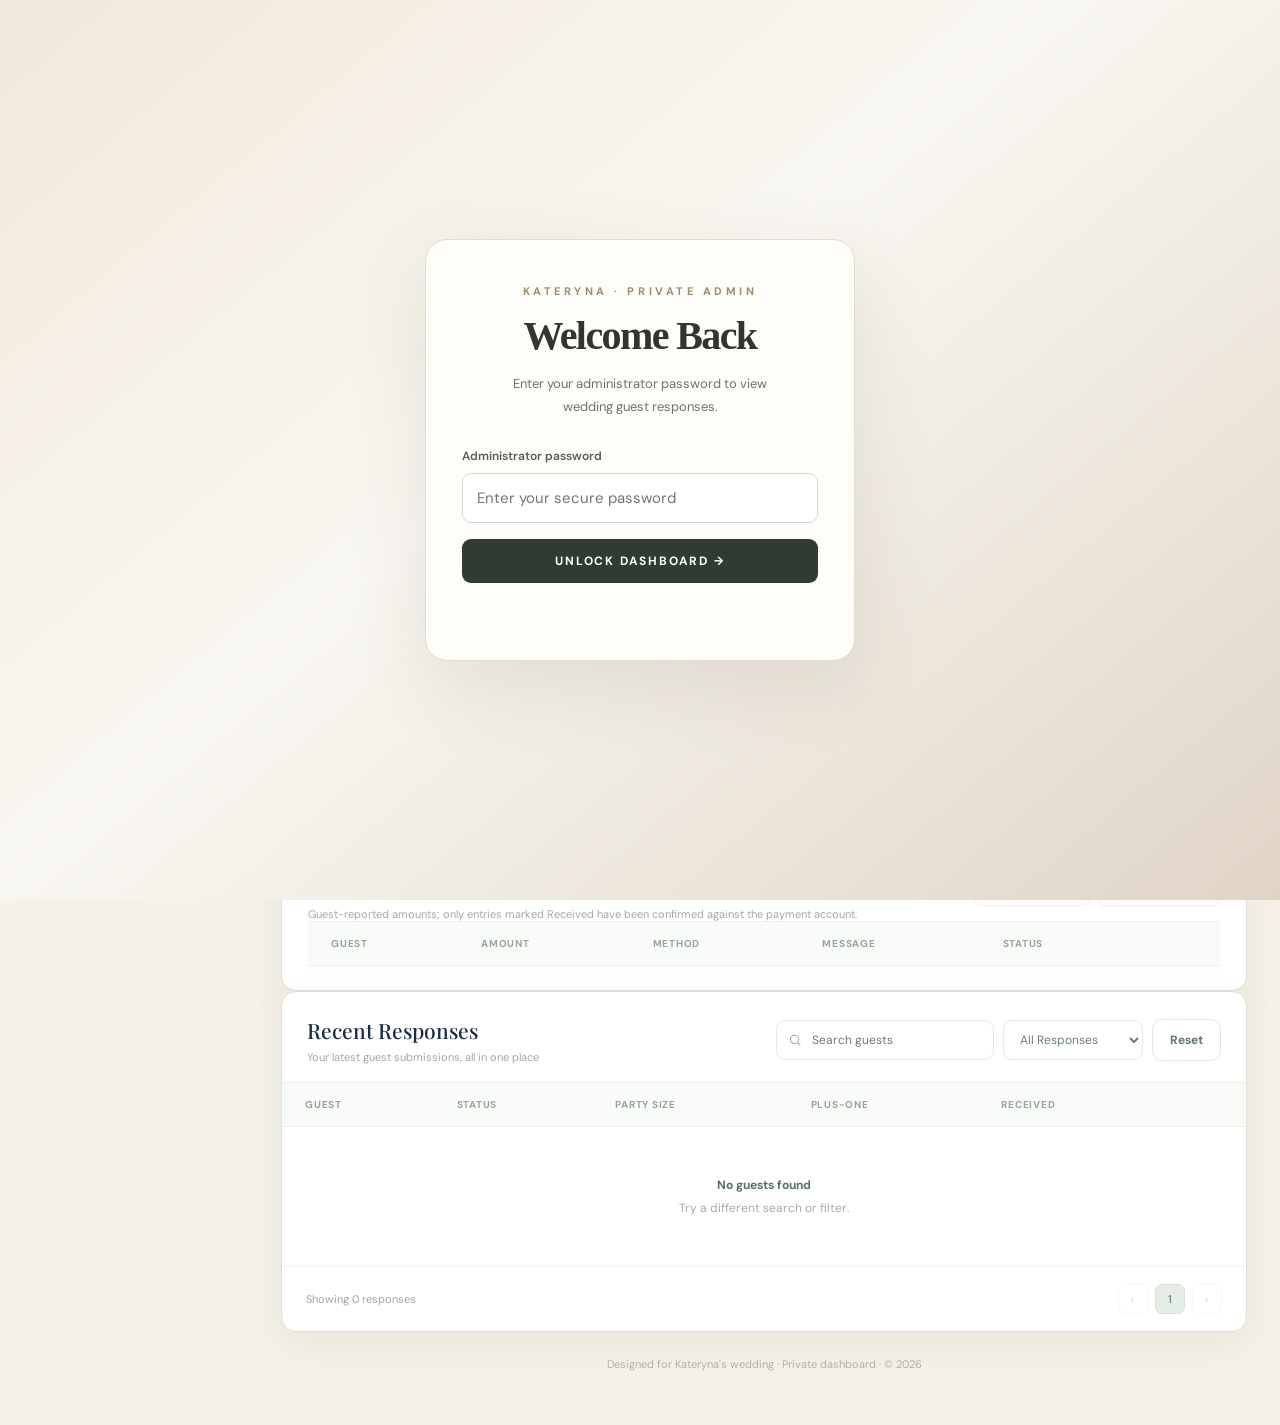
==== commit f18be9f5: "Complete RSVP backend and dashboard integration" ====
--- a/admin/index.html
+++ b/admin/index.html
@@ -12,6 +12,8 @@
 @media(max-width:800px){.app{display:block}.sidebar{position:fixed;left:0;top:0;bottom:0;transform:translateX(-105%);transition:transform .25s;width:250px;box-shadow:20px 0 60px #15241a19}.sidebar.open{transform:translateX(0)}.main{padding:20px 17px 35px}.topbar{margin-bottom:27px}.menu-toggle{display:inline-grid;place-items:center}.breadcrumbs{margin-right:auto}.page-head{align-items:start}.page-head h1{font-size:34px}.setting-grid{grid-template-columns:1fr}.table-head{padding:21px 17px}.tools{width:100%}.search{flex:1}.stat{padding:18px}.card-pad{padding:19px}.bar-chart{gap:12px}.demo-pill{font-size:10px}.sidebackdrop{position:fixed;inset:0;background:#243a2b66;z-index:9;display:none}.sidebackdrop.open{display:block}}
 @media(max-width:540px){.top-actions .avatar{display:none}.stats{gap:10px}.stat-label{font-size:10px}.stat-value{font-size:28px}.stat-icon{height:32px;width:32px}.page-head{display:block}.page-head .button{margin-top:18px}.split-content{gap:8px}.donut{height:135px;width:135px}.donut:before{inset:21px}.split-legend{gap:13px}.split-legend b{font-size:19px}.card-pad{padding:19px 15px}.bar-chart{margin-inline:0}.tools .button{flex:1}.pagination{padding:16px}}
 </style>
+
+<style>.gift-totals{display:flex;gap:8px;flex-wrap:wrap}.gift-totals .chip{display:flex;gap:6px;align-items:center}.button.danger{background:#fff;border-color:#ead4ce;color:#a75f57;margin-top:24px}.button.danger:hover{background:#fff5f2}</style>
 </head>
 <body>
 <div class="sidebackdrop" id="backdrop"></div>
@@ -24,13 +26,13 @@
 <div class="demo-banner" id="dashboardNotice" role="status">Sign in to load real RSVP responses securely.</div>
 <section id="overviewPage"><div class="page-head"><div><div class="eyebrow">WEDDING OVERVIEW</div><h1>Your celebration, at a glance <span style="color:#bba98b">✦</span></h1><p>A beautifully simple way to keep track of every guest response.</p></div><button class="button" id="exportOverview">⇩ &nbsp; Export Guest List</button></div>
 <div class="stats" id="stats"></div>
-<div class="analytics"><section class="card card-pad"><div class="card-head"><div><h2>RSVP Activity</h2><p>Responses over the last seven days</p></div><span class="chip">Last 7 days</span></div><div class="bar-chart" id="barChart"></div><div class="chart-legend"><span>Attending</span><span>Declined</span></div></section><section class="card card-pad"><div class="card-head"><div><h2>Attendance Overview</h2><p>Guest decisions so far (demo)</p></div><span class="chip">Responses</span></div><div class="split-content"><div class="donut" id="donut" style="--percent:70%"><div class="donut-content"><strong id="donutPercent">70%</strong><small>attending</small></div></div><div class="split-legend"><div><span class="legend-line"><i></i> Attending</span><b id="attendingLegend">0</b></div><div><span class="legend-line decline"><i></i> Declined</span><b id="declinedLegend">0</b></div></div></div></section></div><section class="card card-pad" style="margin-top:22px"><div class="card-head"><div><h2>Honeymoon gifts</h2><p>Guest-reported gifts; confirm receipt after checking the payment account.</p></div><span class="chip" id="giftTotal">$0.00</span></div><div class="table-wrap"><table><thead><tr><th>Guest</th><th>Amount</th><th>Method</th><th>Message</th><th>Status</th><th></th></tr></thead><tbody id="giftRows"></tbody></table></div></section>
+<div class="analytics"><section class="card card-pad"><div class="card-head"><div><h2>RSVP Activity</h2><p>Responses over the last seven days</p></div><span class="chip">Last 7 days</span></div><div class="bar-chart" id="barChart"></div><div class="chart-legend"><span>Attending</span><span>Declined</span></div></section><section class="card card-pad"><div class="card-head"><div><h2>Attendance Overview</h2><p>Guest decisions so far (demo)</p></div><span class="chip">Responses</span></div><div class="split-content"><div class="donut" id="donut" style="--percent:70%"><div class="donut-content"><strong id="donutPercent">70%</strong><small>attending</small></div></div><div class="split-legend"><div><span class="legend-line"><i></i> Attending</span><b id="attendingLegend">0</b></div><div><span class="legend-line decline"><i></i> Declined</span><b id="declinedLegend">0</b></div></div></div></section></div><section class="card card-pad" style="margin-top:22px"><div class="card-head"><div><h2>Honeymoon gifts</h2><p>Guest-reported amounts; only entries marked Received have been confirmed against the payment account.</p></div><div class="gift-totals"><span class="chip">Reported <b id="giftTotal">$0.00</b></span><span class="chip">Confirmed <b id="giftConfirmedTotal">$0.00</b></span></div></div><div class="table-wrap"><table><thead><tr><th>Guest</th><th>Amount</th><th>Method</th><th>Message</th><th>Status</th><th></th></tr></thead><tbody id="giftRows"></tbody></table></div></section>
 </section>
 <section id="guestsPage" class="hidden"><div class="page-head"><div><div class="eyebrow">GUEST MANAGEMENT</div><h1>Guest list <span style="color:#bba98b">✦</span></h1><p>Browse the responses and export a clean guest register.</p></div><button class="button" id="exportGuests">⇩ &nbsp; Export Guest List</button></div></section>
 <section class="card" id="guestsTableSection"><div class="table-head"><div><h2 id="tableTitle">Recent Responses</h2><p id="tableSubtitle">Your latest guest submissions, all in one place</p></div><div class="tools"><label class="search"><svg viewBox="0 0 24 24" fill="none" stroke="currentColor" stroke-width="1.7"><circle cx="11" cy="11" r="7"/><path d="m16 16 5 5"/></svg><input type="search" id="guestSearch" placeholder="Search guests" aria-label="Search guests"></label><select class="filter" id="guestFilter" aria-label="Filter RSVP responses"><option value="all">All Responses</option><option value="yes">Attending</option><option value="no">Declined</option></select><button class="button secondary" id="resetFilters">Reset</button></div></div><div class="table-wrap"><table><thead><tr><th>Guest</th><th>Status</th><th>Party Size</th><th>Plus-One</th><th>Received</th><th></th></tr></thead><tbody id="guestRows"></tbody></table></div><div class="pagination"><span id="pageInfo"></span><div class="pages"><button id="prevPage" aria-label="Previous page">‹</button><button id="pageNumber" class="active">1</button><button id="nextPage" aria-label="Next page">›</button></div></div></section>
-<section id="settingsPage" class="hidden"><div class="page-head"><div><div class="eyebrow">SYSTEM SETTINGS</div><h1>Connection & security</h1><p>Google Sheets is connected through a private server API. The dashboard refreshes automatically every 30 seconds.</p></div></div><div class="setting-grid"><section class="card setting-card"><h3>Google Sheets connection</h3><p>RSVP submissions will arrive from the website through the server-side Vercel API and be saved in the private wedding Google Sheet. The dashboard will load those records using an authenticated admin API.</p><code>Website → /api/rsvp → Google Apps Script → Google Sheets</code></section><section class="card setting-card"><h3>Private admin access</h3><p>This dashboard requires an administrator password, and each data request is checked on the server. Never share the password publicly.</p><code>Private URL: /admin/</code></section><section class="card setting-card"><h3>What happens next?</h3><ol class="steps"><li><strong>Approve this dashboard</strong> and its fields</li><li><strong>Configure Google Sheet</strong> and deploy Apps Script</li><li><strong>Add secure admin authentication</strong> and read-only guest API</li><li><strong>Deploy to Vercel</strong> and test live RSVP end to end</li></ol></section><section class="card setting-card"><h3>Data privacy</h3><p>The guest list contains names, email addresses, meal choices and special requests. It must not be exposed publicly. We will keep credentials and service secrets in Vercel environment variables, not in website JavaScript.</p></section></div></section>
+<section id="settingsPage" class="hidden"><div class="page-head"><div><div class="eyebrow">SYSTEM SETTINGS</div><h1>Connection & security</h1><p>Guest data loads through the private server API after the Google Sheet and Vercel secrets are configured. The dashboard refreshes every 30 seconds.</p></div></div><div class="setting-grid"><section class="card setting-card"><h3>Google Sheets connection</h3><p>RSVP submissions will arrive from the website through the server-side Vercel API and be saved in the private wedding Google Sheet. The dashboard will load those records using an authenticated admin API.</p><code>Website → /api/rsvp → Google Apps Script → Google Sheets</code></section><section class="card setting-card"><h3>Private admin access</h3><p>This dashboard requires a private administrator password. Guest data is fetched from the Google Sheet only after the server validates the signed-in admin session.</p><code>Private URL: /admin/</code></section><section class="card setting-card"><h3>Backend setup</h3><ol class="steps"><li><strong>Open the wedding Google Sheet</strong> and create its Apps Script project.</li><li><strong>Paste the current backend/Code.gs</strong>, run setupRSVP once, and deploy it as a Web App.</li><li><strong>Set Vercel environment variables:</strong> Apps Script URL, shared secret, admin password (16+ characters), and session secret (32+ characters).</li><li><strong>Redeploy the preview</strong> and verify using a separate test sheet before sharing it with guests.</li></ol></section><section class="card setting-card"><h3>Data privacy</h3><p>The guest list contains names, RSVP choices, invited plus-one names and messages. No email address or meal preference is requested. Guest data stays behind the private admin API; service secrets belong only in Vercel environment variables.</p></section></div></section>
 <p class="footer-note">Designed for Kateryna's wedding · Private dashboard · © 2026</p></main></div>
-<dialog id="guestDialog"><div class="modal-pad"><button class="modal-close" id="closeDialog" aria-label="Close guest details">✕</button><div class="eyebrow">GUEST DETAILS</div><h2 id="modalName"></h2><p id="modalEmail" style="font-size:13px;color:#96a59a"></p><div class="detail-list" id="modalDetails"></div></div></dialog>
+<dialog id="guestDialog"><div class="modal-pad"><button class="modal-close" id="closeDialog" aria-label="Close guest details">✕</button><div class="eyebrow">GUEST DETAILS</div><h2 id="modalName"></h2><div class="detail-list" id="modalDetails"></div><button class="button danger" id="deleteGuest" type="button">Delete RSVP</button></div></dialog>
 
 <style>
 #adminGate{position:fixed;inset:0;z-index:9999;background:linear-gradient(140deg,#f1e8dc,#f9f7f2 45%,#dfd5c7);display:flex;align-items:center;justify-content:center;padding:24px}
@@ -67,20 +69,20 @@
 let lastUpdated=null;
 let refreshTimer=null;
 const $=id=>document.getElementById(id);
-let page='overview',currentPage=1,search='',filter='all';const perPage=7;
+let page='overview',currentPage=1,search='',filter='all',selectedGuestId=null;const perPage=7;
 const icon=(type)=>({total:'<svg viewBox="0 0 24 24" fill="none" stroke="currentColor"><rect x="3" y="4" width="18" height="16" rx="2"/><path d="M7 9h10M7 13h10M7 17h6"/></svg>',attend:'<svg viewBox="0 0 24 24" fill="none" stroke="currentColor"><path d="m4 12 5 5L20 6"/></svg>',decline:'<svg viewBox="0 0 24 24" fill="none" stroke="currentColor"><circle cx="12" cy="12" r="9"/><path d="M8 8l8 8M16 8l-8 8"/></svg>',people:'<svg viewBox="0 0 24 24" fill="none" stroke="currentColor"><circle cx="9" cy="8" r="3"/><path d="M2 20v-2a5 5 0 0 1 5-5h4a5 5 0 0 1 5 5v2M17 6a3 3 0 0 1 0 6M20 20v-2a5 5 0 0 0-3-4.5"/></svg>'}[type]);
 const countAccept=()=>guests.filter(g=>g.attending).length;
 const countDecline=()=>guests.length-countAccept();
 const people=()=>guests.reduce((sum,g)=>sum+g.guests,0);
-function renderGifts(){const body=$('giftRows');if(!body)return;body.replaceChildren();const total=gifts.reduce((sum,g)=>sum+Number(g.amount||0),0);$('giftTotal').textContent=new Intl.NumberFormat('en-US',{style:'currency',currency:'USD'}).format(total);if(!gifts.length){const row=document.createElement('tr'),cell=document.createElement('td');cell.colSpan=6;cell.className='empty';cell.textContent='No gift notes yet';row.append(cell);body.append(row);return;}for(const gift of gifts){const row=document.createElement('tr');for(const value of [gift.name,new Intl.NumberFormat('en-US',{style:'currency',currency:gift.currency||'USD'}).format(Number(gift.amount)||0),gift.method,gift.message||'—',gift.status||'Unconfirmed']){const cell=document.createElement('td');cell.textContent=value;row.append(cell);}const cell=document.createElement('td'),button=document.createElement('button');button.className='button secondary';button.textContent=gift.status==='Received'?'Mark unconfirmed':'Confirm received';button.onclick=async()=>{button.disabled=true;try{const response=await fetch('/api/admin-gift-status',{method:'PATCH',credentials:'same-origin',headers:{'Content-Type':'application/json'},body:JSON.stringify({id:gift.id,status:gift.status==='Received'?'Unconfirmed':'Received'})});const result=await response.json();if(!response.ok||!result.ok)throw Error(result.error||'Unable to update status');await loadLiveGuests();}catch(error){$('dashboardNotice').textContent=error.message;button.disabled=false;}};cell.append(button);row.append(cell);body.append(row);}}
+function renderGifts(){const body=$('giftRows');if(!body)return;body.replaceChildren();const reported=gifts.reduce((sum,g)=>sum+Number(g.amount||0),0),confirmed=gifts.filter(g=>g.status==='Received').reduce((sum,g)=>sum+Number(g.amount||0),0);$('giftTotal').textContent=new Intl.NumberFormat('en-US',{style:'currency',currency:'USD'}).format(reported);$('giftConfirmedTotal').textContent=new Intl.NumberFormat('en-US',{style:'currency',currency:'USD'}).format(confirmed);if(!gifts.length){const row=document.createElement('tr'),cell=document.createElement('td');cell.colSpan=6;cell.className='empty';cell.textContent='No gift notes yet';row.append(cell);body.append(row);return;}for(const gift of gifts){const row=document.createElement('tr');for(const value of [gift.name,new Intl.NumberFormat('en-US',{style:'currency',currency:gift.currency||'USD'}).format(Number(gift.amount)||0),gift.method,gift.message||'—',gift.status||'Unconfirmed']){const cell=document.createElement('td');cell.textContent=value;row.append(cell);}const cell=document.createElement('td'),button=document.createElement('button');button.className='button secondary';button.textContent=gift.status==='Received'?'Mark unconfirmed':'Confirm received';button.onclick=async()=>{button.disabled=true;try{const response=await fetch('/api/admin-gift-status',{method:'PATCH',credentials:'same-origin',headers:{'Content-Type':'application/json'},body:JSON.stringify({id:gift.id,status:gift.status==='Received'?'Unconfirmed':'Received'})});const result=await response.json();if(!response.ok||!result.ok)throw Error(result.error||'Unable to update status');await loadLiveGuests();}catch(error){$('dashboardNotice').textContent=error.message;button.disabled=false;}};cell.append(button);row.append(cell);body.append(row);}}
 function renderStats(){const cards=[['Total Responses',guests.length,'All recorded RSVP forms','total',''],['Joyfully Accepts',countAccept(),'Guests who said yes','attend',''],['Regretfully Declines',countDecline(),'Guests unable to attend','decline','rose'],['Expected Guests',people(),'Including confirmed plus-ones','people','gold']];$('stats').innerHTML=cards.map(([label,num,note,glyph,accent])=>`<div class="stat"><div class="stat-top"><span class="stat-label">${label}</span><div class="stat-icon ${accent}">${icon(glyph)}</div></div><div class="stat-value">${num}</div><div class="stat-caption">${note}</div></div>`).join('');}
 function renderChart(){const rows=days.map((day,i)=>({day,yes:guests.filter(g=>g.day===i&&g.attending).length,no:guests.filter(g=>g.day===i&&!g.attending).length}));const max=Math.max(1,...rows.map(r=>r.yes+r.no));$('barChart').innerHTML=rows.map(r=>`<div class="bar-col" data-label="${r.day}"><div class="bar-track"><div class="bar" style="height:${Math.max(r.yes?7:0,r.yes/max*100)}%" title="Attending ${r.yes}"></div><div class="bar decline" style="height:${Math.max(r.no?7:0,r.no/max*100)}%" title="Declined ${r.no}"></div></div></div>`).join('');const percent=guests.length?Math.round(countAccept()/guests.length*100):0;$('donut').style.setProperty('--percent',percent+'%');$('donutPercent').textContent=percent+'%';$('attendingLegend').textContent=countAccept();$('declinedLegend').textContent=countDecline();}
-function selected(){return guests.filter(g=>(filter==='all'||(filter==='yes')===g.attending)&&(!search||(g.name+' '+g.email).toLowerCase().includes(search)));}
-function renderRows(){const selectedGuests=selected(),pages=Math.max(1,Math.ceil(selectedGuests.length/perPage));currentPage=Math.min(currentPage,pages);const first=(currentPage-1)*perPage;const visible=selectedGuests.slice(first,first+perPage);const tbody=$('guestRows');tbody.replaceChildren();for(const g of visible){const tr=document.createElement('tr');tr.tabIndex=0;tr.setAttribute('aria-label','View details for '+g.name);const init=g.name.split(' ').map(s=>s[0]).join('').toUpperCase();const cells=[{guest:true}, {status:true}, {text:g.guests?g.guests+' '+(g.guests===1?'guest':'guests'):'—'}, {text:g.plusOne||'None'}, {text:g.date}, {text:'›'}];for(const c of cells){const td=document.createElement('td');if(c.guest){const wrap=document.createElement('div');wrap.className='guest-cell';const circle=document.createElement('span');circle.className='initials'+(g.id%2===0?' alt':'');circle.textContent=init;const info=document.createElement('span');const b=document.createElement('strong');b.textContent=g.name;const small=document.createElement('small');small.textContent=g.email;info.append(b,small);wrap.append(circle,info);td.append(wrap);}else if(c.status){const s=document.createElement('span');s.className='status'+(g.attending?'':' decline');s.textContent=g.attending?'Attending':'Declined';td.append(s);}else{td.textContent=c.text;}tr.append(td);}tr.onclick=()=>openDetails(g);tr.onkeydown=e=>{if(e.key==='Enter'||e.key===' '){e.preventDefault();openDetails(g);}};tbody.append(tr);}if(!visible.length){const row=document.createElement('tr'),cell=document.createElement('td');cell.colSpan=6;cell.className='empty';const b=document.createElement('b');b.textContent='No guests found';cell.append(b,document.createTextNode('Try a different search or filter.'));row.append(cell);tbody.append(row);}$('pageInfo').textContent=selectedGuests.length?`Showing ${first+1}–${first+visible.length} of ${selectedGuests.length} responses`:'Showing 0 responses';$('pageNumber').textContent=currentPage;$('prevPage').disabled=currentPage===1;$('nextPage').disabled=currentPage===pages;}
-function openDetails(g){$('modalName').textContent=g.name;$('modalEmail').textContent=g.email;const details=[['RSVP status',g.attending?'Joyfully accepts':'Regretfully declines'],['Total guests',String(g.guests)],['Invited plus-one',g.plusOne||'None'],['Message for the couple',g.requests||'None'],['Received',g.date]];const holder=$('modalDetails');holder.replaceChildren();for(const [key,val] of details){const row=document.createElement('div');row.className='detail-row';const label=document.createElement('span'),b=document.createElement('b');label.textContent=key;b.textContent=val;row.append(label,b);holder.append(row);}$('guestDialog').showModal();}
+function selected(){return guests.filter(g=>(filter==='all'||(filter==='yes')===g.attending)&&(!search||g.name.toLowerCase().includes(search)));}
+function renderRows(){const selectedGuests=selected(),pages=Math.max(1,Math.ceil(selectedGuests.length/perPage));currentPage=Math.min(currentPage,pages);const first=(currentPage-1)*perPage;const visible=selectedGuests.slice(first,first+perPage);const tbody=$('guestRows');tbody.replaceChildren();for(const g of visible){const tr=document.createElement('tr');tr.tabIndex=0;tr.setAttribute('aria-label','View details for '+g.name);const init=g.name.split(' ').map(s=>s[0]).join('').toUpperCase();const cells=[{guest:true}, {status:true}, {text:g.guests?g.guests+' '+(g.guests===1?'guest':'guests'):'—'}, {text:g.plusOne||'None'}, {text:g.date}, {text:'›'}];for(const c of cells){const td=document.createElement('td');if(c.guest){const wrap=document.createElement('div');wrap.className='guest-cell';const circle=document.createElement('span');circle.className='initials'+(g.id%2===0?' alt':'');circle.textContent=init;const info=document.createElement('span');const b=document.createElement('strong');b.textContent=g.name;info.append(b);wrap.append(circle,info);td.append(wrap);}else if(c.status){const s=document.createElement('span');s.className='status'+(g.attending?'':' decline');s.textContent=g.attending?'Attending':'Declined';td.append(s);}else{td.textContent=c.text;}tr.append(td);}tr.onclick=()=>openDetails(g);tr.onkeydown=e=>{if(e.key==='Enter'||e.key===' '){e.preventDefault();openDetails(g);}};tbody.append(tr);}if(!visible.length){const row=document.createElement('tr'),cell=document.createElement('td');cell.colSpan=6;cell.className='empty';const b=document.createElement('b');b.textContent='No guests found';cell.append(b,document.createTextNode('Try a different search or filter.'));row.append(cell);tbody.append(row);}$('pageInfo').textContent=selectedGuests.length?`Showing ${first+1}–${first+visible.length} of ${selectedGuests.length} responses`:'Showing 0 responses';$('pageNumber').textContent=currentPage;$('prevPage').disabled=currentPage===1;$('nextPage').disabled=currentPage===pages;}
+function openDetails(g){selectedGuestId=g.id;$('modalName').textContent=g.name;const details=[['RSVP status',g.attending?'Joyfully accepts':'Regretfully declines'],['Total guests',String(g.guests)],['Invited plus-one',g.plusOne||'None'],['Message for the couple',g.requests||'None'],['Received',g.date]];const holder=$('modalDetails');holder.replaceChildren();for(const [key,val] of details){const row=document.createElement('div');row.className='detail-row';const label=document.createElement('span'),b=document.createElement('b');label.textContent=key;b.textContent=val;row.append(label,b);holder.append(row);}$('guestDialog').showModal();}
 function changePage(next){page=next;for(const name of ['overview','guests','settings']){const el=$(name+'Page');el.classList.toggle('hidden',next!==name);}const showTable=next!=='settings';$('guestsTableSection').classList.toggle('hidden',!showTable);$('tableTitle').textContent=next==='guests'?'All Guest Responses':'Recent Responses';$('tableSubtitle').textContent=next==='guests'?'Search, filter, and view guest response details':'Your latest guest submissions, all in one place';$('breadcrumb').textContent=next==='guests'?'Guest List':next==='settings'?'Settings':'Overview';document.querySelectorAll('.nav button').forEach(b=>b.classList.toggle('active',b.dataset.page===next));$('sidebar').classList.remove('open');$('backdrop').classList.remove('open');window.scrollTo({top:0,behavior:'smooth'});}
 function downloadCsv(){const columns=['Full Name','Attending','Number of Guests','Plus-One Name','Message for the Couple','Received'];const data=selected().map(g=>[g.name,g.attending?'Accepts':'Declines',g.guests,g.plusOne,g.requests,g.date]);const safe=v=>{let s=String(v??'');if(/^[=+\-@]/.test(s))s="'"+s;return '"'+s.replaceAll('"','""')+'"'};const csv='\ufeff'+[columns,...data].map(r=>r.map(safe).join(',')).join('\r\n');const url=URL.createObjectURL(new Blob([csv],{type:'text/csv;charset=utf-8'}));const link=document.createElement('a');link.href=url;link.download='wedding-rsvp-guests.csv';link.click();setTimeout(()=>URL.revokeObjectURL(url),1000);}
-renderStats();renderChart();renderRows();document.querySelectorAll('.nav button').forEach(b=>b.onclick=()=>changePage(b.dataset.page));$('guestSearch').oninput=e=>{search=e.target.value.toLowerCase().trim();currentPage=1;renderRows();};$('guestFilter').onchange=e=>{filter=e.target.value;currentPage=1;renderRows();};$('resetFilters').onclick=()=>{search='';filter='all';currentPage=1;$('guestSearch').value='';$('guestFilter').value='all';renderRows();};$('prevPage').onclick=()=>{currentPage--;renderRows();};$('nextPage').onclick=()=>{currentPage++;renderRows();};$('pageNumber').onclick=()=>{};$('exportOverview').onclick=downloadCsv;$('exportGuests').onclick=downloadCsv;$('closeDialog').onclick=()=>$('guestDialog').close();$('menuToggle').onclick=()=>{$('sidebar').classList.toggle('open');$('backdrop').classList.toggle('open');};$('backdrop').onclick=()=>{$('sidebar').classList.remove('open');$('backdrop').classList.remove('open');};
+renderStats();renderChart();renderRows();document.querySelectorAll('.nav button').forEach(b=>b.onclick=()=>changePage(b.dataset.page));$('guestSearch').oninput=e=>{search=e.target.value.toLowerCase().trim();currentPage=1;renderRows();};$('guestFilter').onchange=e=>{filter=e.target.value;currentPage=1;renderRows();};$('resetFilters').onclick=()=>{search='';filter='all';currentPage=1;$('guestSearch').value='';$('guestFilter').value='all';renderRows();};$('prevPage').onclick=()=>{currentPage--;renderRows();};$('nextPage').onclick=()=>{currentPage++;renderRows();};$('pageNumber').onclick=()=>{};$('exportOverview').onclick=downloadCsv;$('exportGuests').onclick=downloadCsv;$('closeDialog').onclick=()=>$('guestDialog').close();$('deleteGuest').onclick=async()=>{if(!selectedGuestId||!window.confirm('Delete this RSVP record from the private wedding sheet? This cannot be undone.'))return;const button=$('deleteGuest');button.disabled=true;button.textContent='DELETING...';try{const response=await fetch('/api/admin-delete-rsvp',{method:'DELETE',credentials:'same-origin',headers:{'Content-Type':'application/json'},body:JSON.stringify({id:selectedGuestId})});const result=await response.json();if(!response.ok||!result.ok)throw Error(result.error||'Unable to delete RSVP');$('guestDialog').close();selectedGuestId=null;await loadLiveGuests();}catch(error){$('dashboardNotice').textContent=error.message;}finally{button.disabled=false;button.textContent='Delete RSVP';}};$('menuToggle').onclick=()=>{$('sidebar').classList.toggle('open');$('backdrop').classList.toggle('open');};$('backdrop').onclick=()=>{$('sidebar').classList.remove('open');$('backdrop').classList.remove('open');};
 
 async function loadLiveGuests(){
   try{
@@ -90,7 +92,7 @@
     if(!resp.ok||!result.ok)throw Error(result.error||'Unable to read RSVP records');
     gifts=result.gifts||[];guests=(result.guests||[]).map((g,i)=>{
       const date=new Date(g.submittedAt);
-      return {id:g.id||i+1,name:String(g.name||''),email:String(g.email||''),attending:g.attending==='Accepts',guests:Number(g.guests)|| (g.attending==='Accepts'?(g.plusOne&&String(g.plusOne).toLowerCase()!=='none'?2:1):0),
+      return {id:String(g.id||i+1),name:String(g.name||''),attending:g.attending==='Accepts',guests:Number(g.guests)|| (g.attending==='Accepts'?(g.plusOne&&String(g.plusOne).toLowerCase()!=='none'?2:1):0),
         plusOne:String(g.plusOne||'None'),requests:String(g.requests||''),
         date:Number.isNaN(date.getTime())?String(g.submittedAt||'—'):date.toLocaleString(undefined,{month:'short',day:'numeric',year:'numeric'}),
         day:Number.isNaN(date.getTime())?-1:date.getDay(),timestamp:Number.isNaN(date.getTime())?0:date.getTime()};
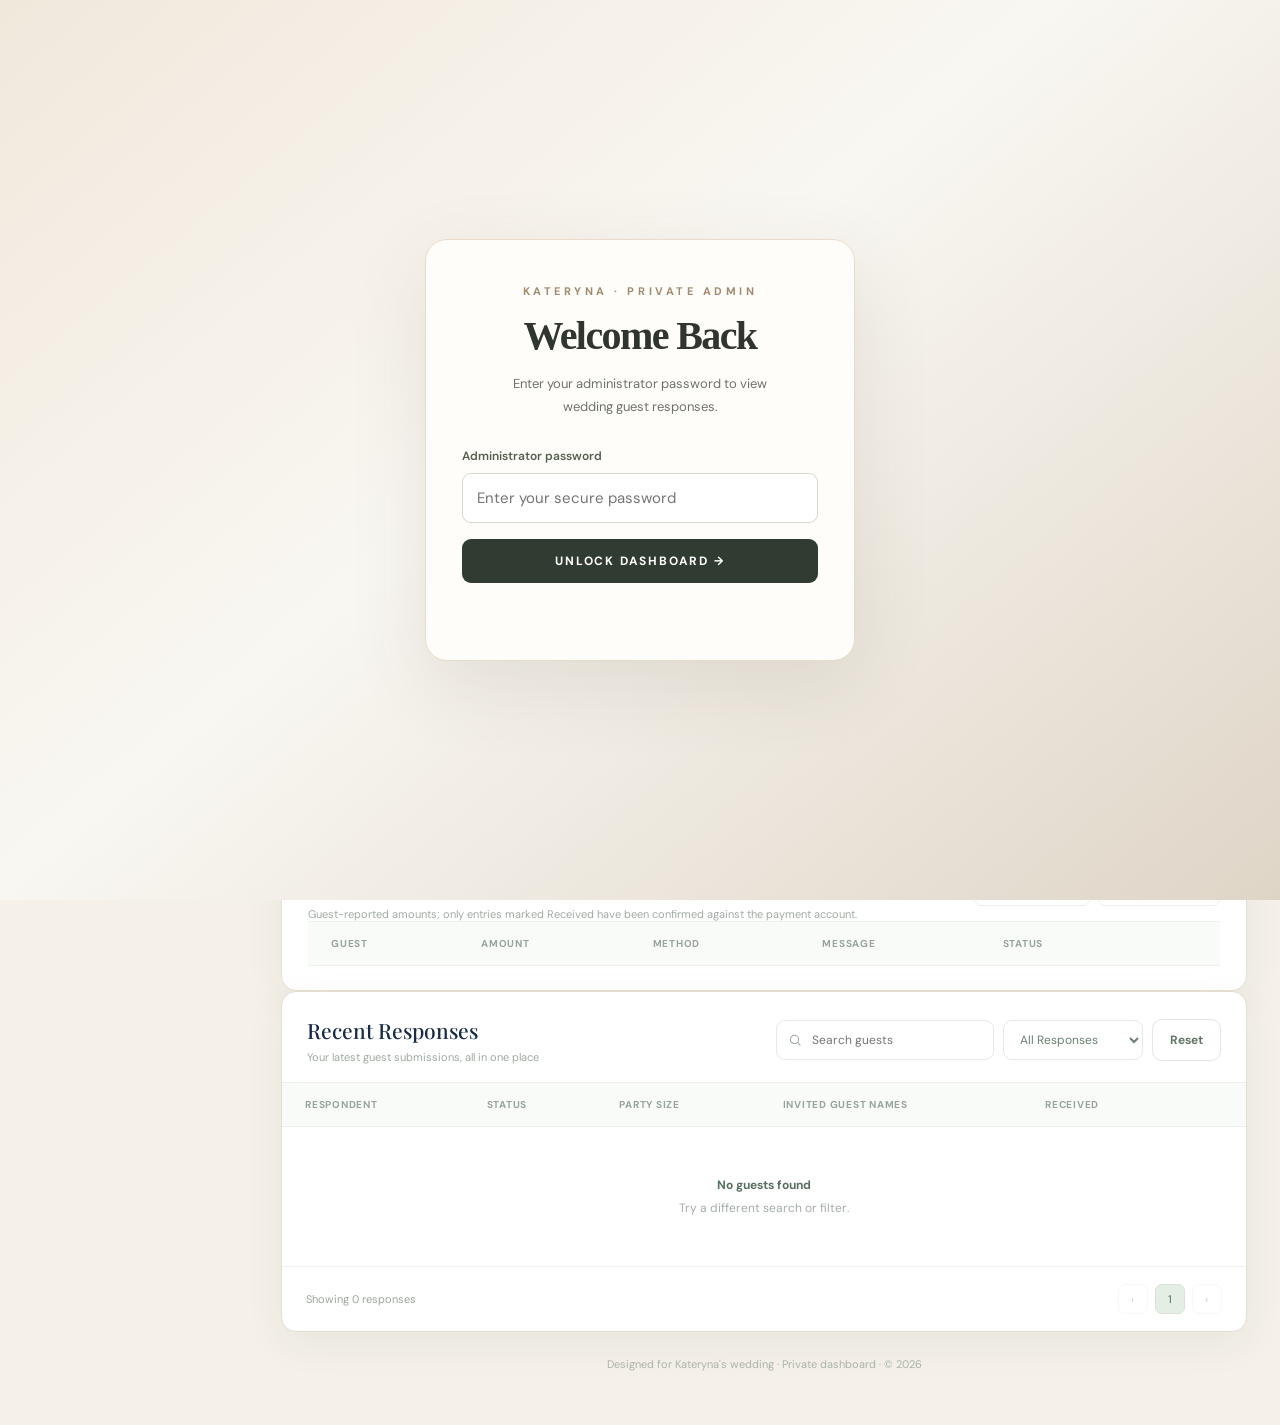
==== commit 89a49cc6: "Add RSVP party size and guest names" ====
--- a/admin/index.html
+++ b/admin/index.html
@@ -29,7 +29,7 @@
 <div class="analytics"><section class="card card-pad"><div class="card-head"><div><h2>RSVP Activity</h2><p>Responses over the last seven days</p></div><span class="chip">Last 7 days</span></div><div class="bar-chart" id="barChart"></div><div class="chart-legend"><span>Attending</span><span>Declined</span></div></section><section class="card card-pad"><div class="card-head"><div><h2>Attendance Overview</h2><p>Guest decisions so far (demo)</p></div><span class="chip">Responses</span></div><div class="split-content"><div class="donut" id="donut" style="--percent:70%"><div class="donut-content"><strong id="donutPercent">70%</strong><small>attending</small></div></div><div class="split-legend"><div><span class="legend-line"><i></i> Attending</span><b id="attendingLegend">0</b></div><div><span class="legend-line decline"><i></i> Declined</span><b id="declinedLegend">0</b></div></div></div></section></div><section class="card card-pad" style="margin-top:22px"><div class="card-head"><div><h2>Honeymoon gifts</h2><p>Guest-reported amounts; only entries marked Received have been confirmed against the payment account.</p></div><div class="gift-totals"><span class="chip">Reported <b id="giftTotal">$0.00</b></span><span class="chip">Confirmed <b id="giftConfirmedTotal">$0.00</b></span></div></div><div class="table-wrap"><table><thead><tr><th>Guest</th><th>Amount</th><th>Method</th><th>Message</th><th>Status</th><th></th></tr></thead><tbody id="giftRows"></tbody></table></div></section>
 </section>
 <section id="guestsPage" class="hidden"><div class="page-head"><div><div class="eyebrow">GUEST MANAGEMENT</div><h1>Guest list <span style="color:#bba98b">✦</span></h1><p>Browse the responses and export a clean guest register.</p></div><button class="button" id="exportGuests">⇩ &nbsp; Export Guest List</button></div></section>
-<section class="card" id="guestsTableSection"><div class="table-head"><div><h2 id="tableTitle">Recent Responses</h2><p id="tableSubtitle">Your latest guest submissions, all in one place</p></div><div class="tools"><label class="search"><svg viewBox="0 0 24 24" fill="none" stroke="currentColor" stroke-width="1.7"><circle cx="11" cy="11" r="7"/><path d="m16 16 5 5"/></svg><input type="search" id="guestSearch" placeholder="Search guests" aria-label="Search guests"></label><select class="filter" id="guestFilter" aria-label="Filter RSVP responses"><option value="all">All Responses</option><option value="yes">Attending</option><option value="no">Declined</option></select><button class="button secondary" id="resetFilters">Reset</button></div></div><div class="table-wrap"><table><thead><tr><th>Guest</th><th>Status</th><th>Party Size</th><th>Plus-One</th><th>Received</th><th></th></tr></thead><tbody id="guestRows"></tbody></table></div><div class="pagination"><span id="pageInfo"></span><div class="pages"><button id="prevPage" aria-label="Previous page">‹</button><button id="pageNumber" class="active">1</button><button id="nextPage" aria-label="Next page">›</button></div></div></section>
+<section class="card" id="guestsTableSection"><div class="table-head"><div><h2 id="tableTitle">Recent Responses</h2><p id="tableSubtitle">Your latest guest submissions, all in one place</p></div><div class="tools"><label class="search"><svg viewBox="0 0 24 24" fill="none" stroke="currentColor" stroke-width="1.7"><circle cx="11" cy="11" r="7"/><path d="m16 16 5 5"/></svg><input type="search" id="guestSearch" placeholder="Search guests" aria-label="Search guests"></label><select class="filter" id="guestFilter" aria-label="Filter RSVP responses"><option value="all">All Responses</option><option value="yes">Attending</option><option value="no">Declined</option></select><button class="button secondary" id="resetFilters">Reset</button></div></div><div class="table-wrap"><table><thead><tr><th>Respondent</th><th>Status</th><th>Party Size</th><th>Invited Guest Names</th><th>Received</th><th></th></tr></thead><tbody id="guestRows"></tbody></table></div><div class="pagination"><span id="pageInfo"></span><div class="pages"><button id="prevPage" aria-label="Previous page">‹</button><button id="pageNumber" class="active">1</button><button id="nextPage" aria-label="Next page">›</button></div></div></section>
 <section id="settingsPage" class="hidden"><div class="page-head"><div><div class="eyebrow">SYSTEM SETTINGS</div><h1>Connection & security</h1><p>Guest data loads through the private server API after the Google Sheet and Vercel secrets are configured. The dashboard refreshes every 30 seconds.</p></div></div><div class="setting-grid"><section class="card setting-card"><h3>Google Sheets connection</h3><p>RSVP submissions will arrive from the website through the server-side Vercel API and be saved in the private wedding Google Sheet. The dashboard will load those records using an authenticated admin API.</p><code>Website → /api/rsvp → Google Apps Script → Google Sheets</code></section><section class="card setting-card"><h3>Private admin access</h3><p>This dashboard requires a private administrator password. Guest data is fetched from the Google Sheet only after the server validates the signed-in admin session.</p><code>Private URL: /admin/</code></section><section class="card setting-card"><h3>Backend setup</h3><ol class="steps"><li><strong>Open the wedding Google Sheet</strong> and create its Apps Script project.</li><li><strong>Paste the current backend/Code.gs</strong>, run setupRSVP once, and deploy it as a Web App.</li><li><strong>Set Vercel environment variables:</strong> Apps Script URL, shared secret, admin password (16+ characters), and session secret (32+ characters).</li><li><strong>Redeploy the preview</strong> and verify using a separate test sheet before sharing it with guests.</li></ol></section><section class="card setting-card"><h3>Data privacy</h3><p>The guest list contains names, RSVP choices, invited plus-one names and messages. No email address or meal preference is requested. Guest data stays behind the private admin API; service secrets belong only in Vercel environment variables.</p></section></div></section>
 <p class="footer-note">Designed for Kateryna's wedding · Private dashboard · © 2026</p></main></div>
 <dialog id="guestDialog"><div class="modal-pad"><button class="modal-close" id="closeDialog" aria-label="Close guest details">✕</button><div class="eyebrow">GUEST DETAILS</div><h2 id="modalName"></h2><div class="detail-list" id="modalDetails"></div><button class="button danger" id="deleteGuest" type="button">Delete RSVP</button></div></dialog>
@@ -78,10 +78,10 @@
 function renderStats(){const cards=[['Total Responses',guests.length,'All recorded RSVP forms','total',''],['Joyfully Accepts',countAccept(),'Guests who said yes','attend',''],['Regretfully Declines',countDecline(),'Guests unable to attend','decline','rose'],['Expected Guests',people(),'Including confirmed plus-ones','people','gold']];$('stats').innerHTML=cards.map(([label,num,note,glyph,accent])=>`<div class="stat"><div class="stat-top"><span class="stat-label">${label}</span><div class="stat-icon ${accent}">${icon(glyph)}</div></div><div class="stat-value">${num}</div><div class="stat-caption">${note}</div></div>`).join('');}
 function renderChart(){const rows=days.map((day,i)=>({day,yes:guests.filter(g=>g.day===i&&g.attending).length,no:guests.filter(g=>g.day===i&&!g.attending).length}));const max=Math.max(1,...rows.map(r=>r.yes+r.no));$('barChart').innerHTML=rows.map(r=>`<div class="bar-col" data-label="${r.day}"><div class="bar-track"><div class="bar" style="height:${Math.max(r.yes?7:0,r.yes/max*100)}%" title="Attending ${r.yes}"></div><div class="bar decline" style="height:${Math.max(r.no?7:0,r.no/max*100)}%" title="Declined ${r.no}"></div></div></div>`).join('');const percent=guests.length?Math.round(countAccept()/guests.length*100):0;$('donut').style.setProperty('--percent',percent+'%');$('donutPercent').textContent=percent+'%';$('attendingLegend').textContent=countAccept();$('declinedLegend').textContent=countDecline();}
 function selected(){return guests.filter(g=>(filter==='all'||(filter==='yes')===g.attending)&&(!search||g.name.toLowerCase().includes(search)));}
-function renderRows(){const selectedGuests=selected(),pages=Math.max(1,Math.ceil(selectedGuests.length/perPage));currentPage=Math.min(currentPage,pages);const first=(currentPage-1)*perPage;const visible=selectedGuests.slice(first,first+perPage);const tbody=$('guestRows');tbody.replaceChildren();for(const g of visible){const tr=document.createElement('tr');tr.tabIndex=0;tr.setAttribute('aria-label','View details for '+g.name);const init=g.name.split(' ').map(s=>s[0]).join('').toUpperCase();const cells=[{guest:true}, {status:true}, {text:g.guests?g.guests+' '+(g.guests===1?'guest':'guests'):'—'}, {text:g.plusOne||'None'}, {text:g.date}, {text:'›'}];for(const c of cells){const td=document.createElement('td');if(c.guest){const wrap=document.createElement('div');wrap.className='guest-cell';const circle=document.createElement('span');circle.className='initials'+(g.id%2===0?' alt':'');circle.textContent=init;const info=document.createElement('span');const b=document.createElement('strong');b.textContent=g.name;info.append(b);wrap.append(circle,info);td.append(wrap);}else if(c.status){const s=document.createElement('span');s.className='status'+(g.attending?'':' decline');s.textContent=g.attending?'Attending':'Declined';td.append(s);}else{td.textContent=c.text;}tr.append(td);}tr.onclick=()=>openDetails(g);tr.onkeydown=e=>{if(e.key==='Enter'||e.key===' '){e.preventDefault();openDetails(g);}};tbody.append(tr);}if(!visible.length){const row=document.createElement('tr'),cell=document.createElement('td');cell.colSpan=6;cell.className='empty';const b=document.createElement('b');b.textContent='No guests found';cell.append(b,document.createTextNode('Try a different search or filter.'));row.append(cell);tbody.append(row);}$('pageInfo').textContent=selectedGuests.length?`Showing ${first+1}–${first+visible.length} of ${selectedGuests.length} responses`:'Showing 0 responses';$('pageNumber').textContent=currentPage;$('prevPage').disabled=currentPage===1;$('nextPage').disabled=currentPage===pages;}
-function openDetails(g){selectedGuestId=g.id;$('modalName').textContent=g.name;const details=[['RSVP status',g.attending?'Joyfully accepts':'Regretfully declines'],['Total guests',String(g.guests)],['Invited plus-one',g.plusOne||'None'],['Message for the couple',g.requests||'None'],['Received',g.date]];const holder=$('modalDetails');holder.replaceChildren();for(const [key,val] of details){const row=document.createElement('div');row.className='detail-row';const label=document.createElement('span'),b=document.createElement('b');label.textContent=key;b.textContent=val;row.append(label,b);holder.append(row);}$('guestDialog').showModal();}
+function renderRows(){const selectedGuests=selected(),pages=Math.max(1,Math.ceil(selectedGuests.length/perPage));currentPage=Math.min(currentPage,pages);const first=(currentPage-1)*perPage;const visible=selectedGuests.slice(first,first+perPage);const tbody=$('guestRows');tbody.replaceChildren();for(const g of visible){const tr=document.createElement('tr');tr.tabIndex=0;tr.setAttribute('aria-label','View details for '+g.name);const init=g.name.split(' ').map(s=>s[0]).join('').toUpperCase();const cells=[{guest:true}, {status:true}, {text:g.guests?g.guests+' '+(g.guests===1?'guest':'guests'):'—'}, {text:g.guestNames&&g.guestNames.length?g.guestNames.join(', '):'None'}, {text:g.date}, {text:'›'}];for(const c of cells){const td=document.createElement('td');if(c.guest){const wrap=document.createElement('div');wrap.className='guest-cell';const circle=document.createElement('span');circle.className='initials'+(g.id%2===0?' alt':'');circle.textContent=init;const info=document.createElement('span');const b=document.createElement('strong');b.textContent=g.name;info.append(b);wrap.append(circle,info);td.append(wrap);}else if(c.status){const s=document.createElement('span');s.className='status'+(g.attending?'':' decline');s.textContent=g.attending?'Attending':'Declined';td.append(s);}else{td.textContent=c.text;}tr.append(td);}tr.onclick=()=>openDetails(g);tr.onkeydown=e=>{if(e.key==='Enter'||e.key===' '){e.preventDefault();openDetails(g);}};tbody.append(tr);}if(!visible.length){const row=document.createElement('tr'),cell=document.createElement('td');cell.colSpan=6;cell.className='empty';const b=document.createElement('b');b.textContent='No guests found';cell.append(b,document.createTextNode('Try a different search or filter.'));row.append(cell);tbody.append(row);}$('pageInfo').textContent=selectedGuests.length?`Showing ${first+1}–${first+visible.length} of ${selectedGuests.length} responses`:'Showing 0 responses';$('pageNumber').textContent=currentPage;$('prevPage').disabled=currentPage===1;$('nextPage').disabled=currentPage===pages;}
+function openDetails(g){selectedGuestId=g.id;$('modalName').textContent=g.name;const details=[['RSVP status',g.attending?'Joyfully accepts':'Regretfully declines'],['Total guests',String(g.guests)],['Invited guest names',g.guestNames&&g.guestNames.length?g.guestNames.join(', '):'None'],['Message for the couple',g.requests||'None'],['Received',g.date]];const holder=$('modalDetails');holder.replaceChildren();for(const [key,val] of details){const row=document.createElement('div');row.className='detail-row';const label=document.createElement('span'),b=document.createElement('b');label.textContent=key;b.textContent=val;row.append(label,b);holder.append(row);}$('guestDialog').showModal();}
 function changePage(next){page=next;for(const name of ['overview','guests','settings']){const el=$(name+'Page');el.classList.toggle('hidden',next!==name);}const showTable=next!=='settings';$('guestsTableSection').classList.toggle('hidden',!showTable);$('tableTitle').textContent=next==='guests'?'All Guest Responses':'Recent Responses';$('tableSubtitle').textContent=next==='guests'?'Search, filter, and view guest response details':'Your latest guest submissions, all in one place';$('breadcrumb').textContent=next==='guests'?'Guest List':next==='settings'?'Settings':'Overview';document.querySelectorAll('.nav button').forEach(b=>b.classList.toggle('active',b.dataset.page===next));$('sidebar').classList.remove('open');$('backdrop').classList.remove('open');window.scrollTo({top:0,behavior:'smooth'});}
-function downloadCsv(){const columns=['Full Name','Attending','Number of Guests','Plus-One Name','Message for the Couple','Received'];const data=selected().map(g=>[g.name,g.attending?'Accepts':'Declines',g.guests,g.plusOne,g.requests,g.date]);const safe=v=>{let s=String(v??'');if(/^[=+\-@]/.test(s))s="'"+s;return '"'+s.replaceAll('"','""')+'"'};const csv='\ufeff'+[columns,...data].map(r=>r.map(safe).join(',')).join('\r\n');const url=URL.createObjectURL(new Blob([csv],{type:'text/csv;charset=utf-8'}));const link=document.createElement('a');link.href=url;link.download='wedding-rsvp-guests.csv';link.click();setTimeout(()=>URL.revokeObjectURL(url),1000);}
+function downloadCsv(){const columns=['Respondent Name','Attending','Number of Guests','Invited Guest Names','Message for the Couple','Received'];const data=selected().map(g=>[g.name,g.attending?'Accepts':'Declines',g.guests,(g.guestNames||[]).join('; '),g.requests,g.date]);const safe=v=>{let s=String(v??'');if(/^[=+\-@]/.test(s))s="'"+s;return '"'+s.replaceAll('"','""')+'"'};const csv='\ufeff'+[columns,...data].map(r=>r.map(safe).join(',')).join('\r\n');const url=URL.createObjectURL(new Blob([csv],{type:'text/csv;charset=utf-8'}));const link=document.createElement('a');link.href=url;link.download='wedding-rsvp-guests.csv';link.click();setTimeout(()=>URL.revokeObjectURL(url),1000);}
 renderStats();renderChart();renderRows();document.querySelectorAll('.nav button').forEach(b=>b.onclick=()=>changePage(b.dataset.page));$('guestSearch').oninput=e=>{search=e.target.value.toLowerCase().trim();currentPage=1;renderRows();};$('guestFilter').onchange=e=>{filter=e.target.value;currentPage=1;renderRows();};$('resetFilters').onclick=()=>{search='';filter='all';currentPage=1;$('guestSearch').value='';$('guestFilter').value='all';renderRows();};$('prevPage').onclick=()=>{currentPage--;renderRows();};$('nextPage').onclick=()=>{currentPage++;renderRows();};$('pageNumber').onclick=()=>{};$('exportOverview').onclick=downloadCsv;$('exportGuests').onclick=downloadCsv;$('closeDialog').onclick=()=>$('guestDialog').close();$('deleteGuest').onclick=async()=>{if(!selectedGuestId||!window.confirm('Delete this RSVP record from the private wedding sheet? This cannot be undone.'))return;const button=$('deleteGuest');button.disabled=true;button.textContent='DELETING...';try{const response=await fetch('/api/admin-delete-rsvp',{method:'DELETE',credentials:'same-origin',headers:{'Content-Type':'application/json'},body:JSON.stringify({id:selectedGuestId})});const result=await response.json();if(!response.ok||!result.ok)throw Error(result.error||'Unable to delete RSVP');$('guestDialog').close();selectedGuestId=null;await loadLiveGuests();}catch(error){$('dashboardNotice').textContent=error.message;}finally{button.disabled=false;button.textContent='Delete RSVP';}};$('menuToggle').onclick=()=>{$('sidebar').classList.toggle('open');$('backdrop').classList.toggle('open');};$('backdrop').onclick=()=>{$('sidebar').classList.remove('open');$('backdrop').classList.remove('open');};
 
 async function loadLiveGuests(){
@@ -93,7 +93,7 @@
     gifts=result.gifts||[];guests=(result.guests||[]).map((g,i)=>{
       const date=new Date(g.submittedAt);
       return {id:String(g.id||i+1),name:String(g.name||''),attending:g.attending==='Accepts',guests:Number(g.guests)|| (g.attending==='Accepts'?(g.plusOne&&String(g.plusOne).toLowerCase()!=='none'?2:1):0),
-        plusOne:String(g.plusOne||'None'),requests:String(g.requests||''),
+        plusOne:String(g.plusOne||'None'),guestNames:Array.isArray(g.guestNames)?g.guestNames.map(String):((g.plusOne&&String(g.plusOne).toLowerCase()!=='none'?[String(g.plusOne)]:[])),requests:String(g.requests||''),
         date:Number.isNaN(date.getTime())?String(g.submittedAt||'—'):date.toLocaleString(undefined,{month:'short',day:'numeric',year:'numeric'}),
         day:Number.isNaN(date.getTime())?-1:date.getDay(),timestamp:Number.isNaN(date.getTime())?0:date.getTime()};
     }).sort((a,b)=>b.timestamp-a.timestamp);
